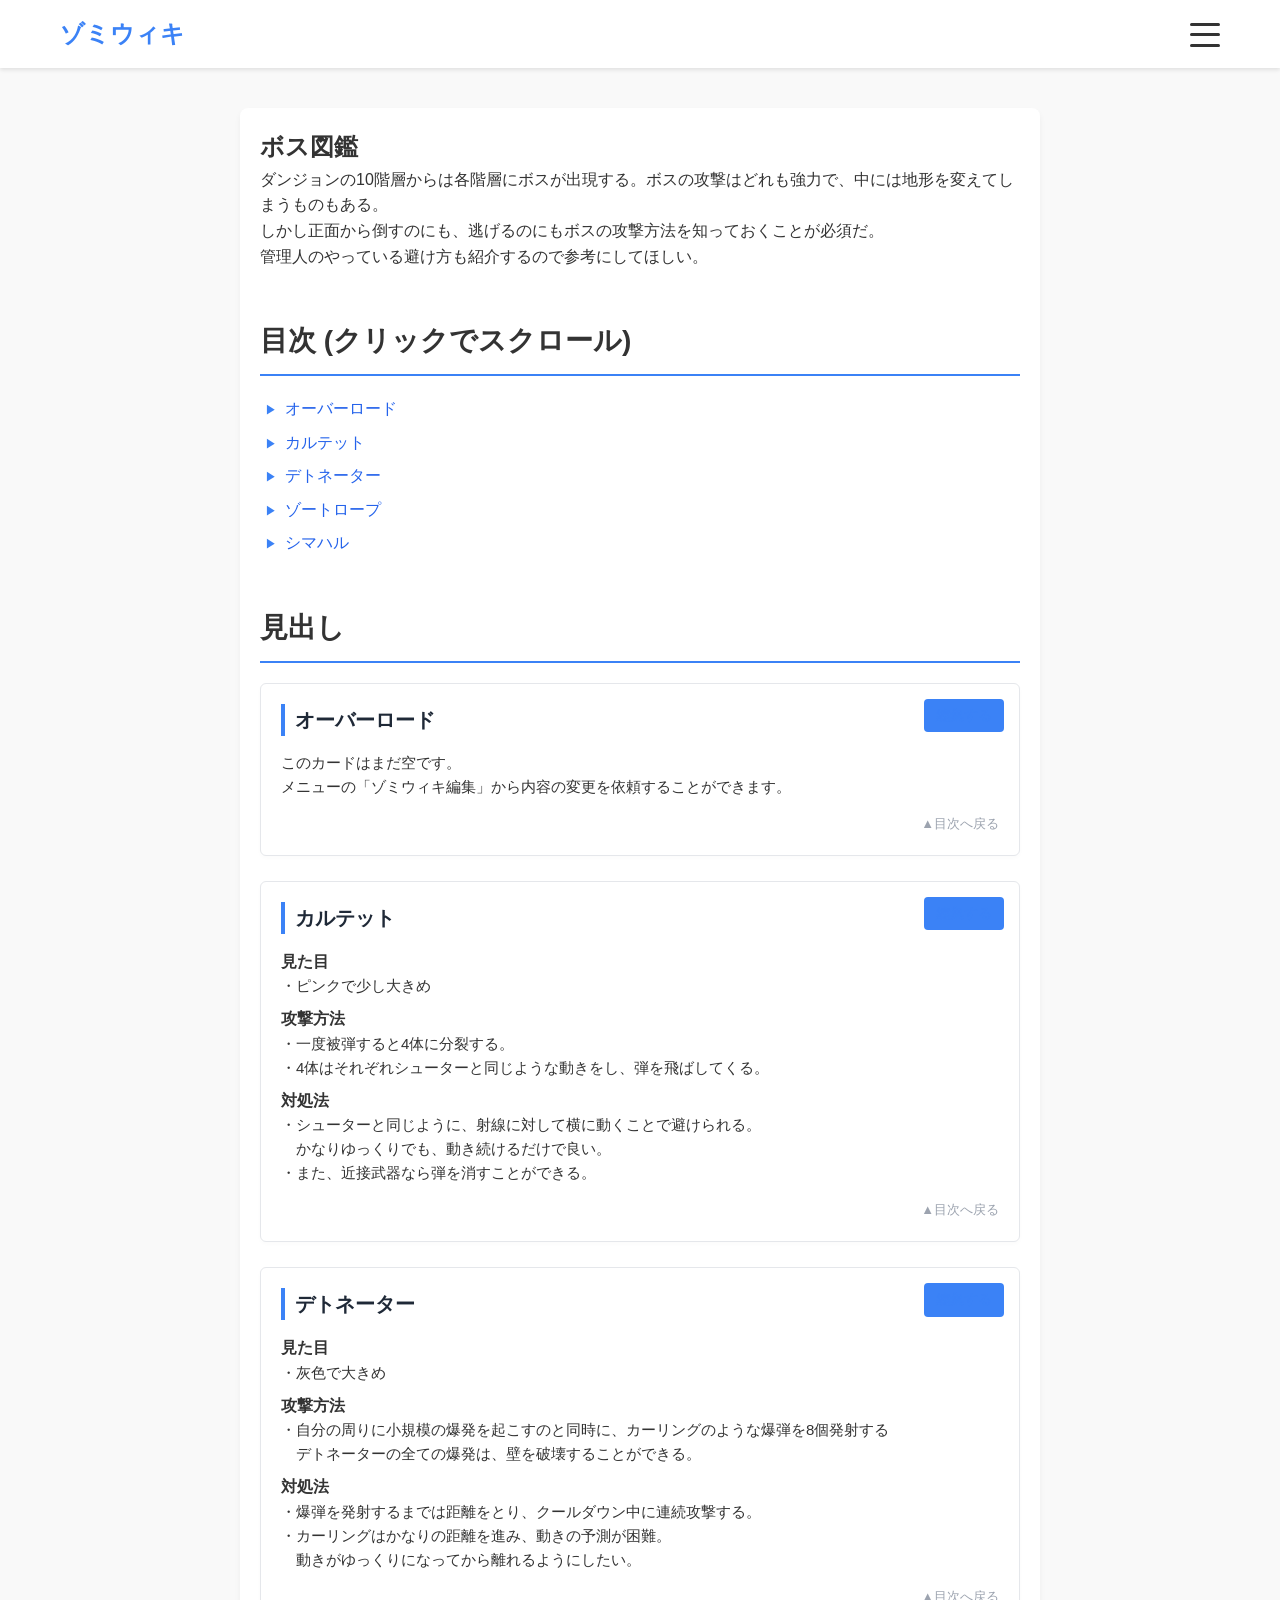
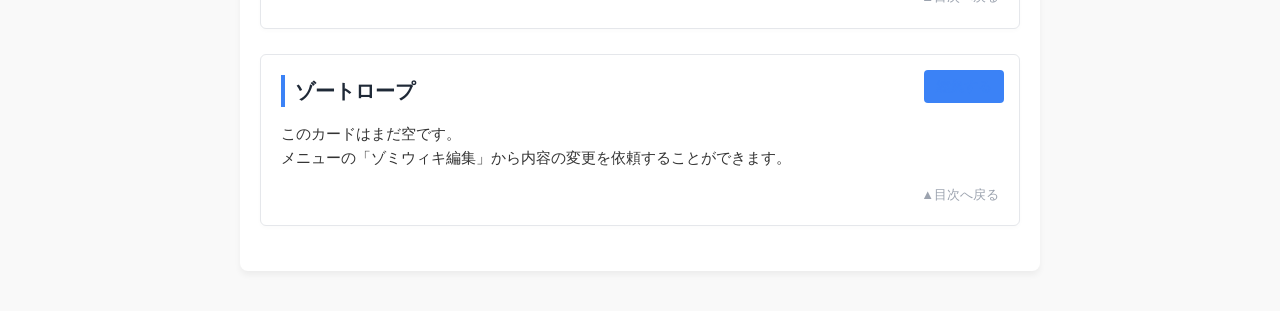
==== boss_dictionary.html @ 67b30636 "Add files via upload" ====
<!DOCTYPE html>
<html lang="ja">
<head>
    <meta charset="UTF-8">
    <meta name="viewport" content="width=device-width, initial-scale=1.0">
    <title>ボス図鑑-ゾミウィキ@ゾミカスダンジョン攻略wiki</title>
    <!-- cssファイル読み込み -->
    <link rel="stylesheet" href="style.css">
</head>
<body>

    <!-- ヘッダー -->
    <header class="site-header">
        <div class="header-container">
            <a href="index.html" class="logo">ゾミウィキ</a>
            
            <!-- ハンバーガーボタン -->
            <button class="hamburger" id="js-hamburger">
                <span></span>
                <span></span>
                <span></span>
            </button>

            <!-- ナビゲーションメニュー -->
            <nav class="nav-menu" id="js-nav-menu">
                <ul>
                    <!-- メニューの各リンク先 -->
                    <li><a href="index.html">ホーム</a></li>
                    <li><a href="strategy.html">ダンジョン攻略</a></li>
                    <li><a href="weapon.html">ブキ一覧</a></li>
                    <li><a href="enemy_dictionary.html">ザコ敵図鑑</a></li>
                    <li><a href="boss_dictionary.html">ボス図鑑</a></li>
                    <li><a href="proposal.html">ウィキ編集</a></li>
                </ul>
            </nav>
        </div>
    </header>

    <!-- メインコンテンツ -->
    <main class="main-content">
        <!-- ページタイトル -->
        <section class="ene_dic-top" style="margin-bottom: 50px;">
            <h1>ボス図鑑</h1>
            <p>ダンジョンの10階層からは各階層にボスが出現する。ボスの攻撃はどれも強力で、中には地形を変えてしまうものもある。<br>
               しかし正面から倒すのにも、逃げるのにもボスの攻撃方法を知っておくことが必須だ。<br>
               管理人のやっている避け方も紹介するので参考にしてほしい。</p>
        </section>

        <!-- リンク一覧 -->
        <section class="section-anchor" style="margin-bottom: 50px;">
            <h2>目次 (クリックでスクロール)</h2>
            <ul>
                <li><a href="#overlord">オーバーロード</a></li>
                <li><a href="#quartet">カルテット</a></li>
                <li><a href="#detonator">デトネーター</a></li>
                <li><a href="#zoetroap">ゾートロープ</a></li>
                <li><a href="#zoetroap">シマハル</a></li>
            </ul>
        </section>

        <!-- 詳細説明 -->
        <section class="section-details">
            <h2>見出し</h2>
            
            <!-- ボスごとに分割 -->
            <article id="overlord" class="section-card">
                <a href="proposal.html?area=オーバーロード" class="card-btn-topright">編集する</a>
                <h3>オーバーロード</h3>
                <div class="section-info">
                    <p>このカードはまだ空です。<br>
                       メニューの「ゾミウィキ編集」から内容の変更を依頼することができます。</p>
                </div>
                <div class="back-to-top"><a href="#">▲目次へ戻る</a></div>
            </article>
            <article id="quartet" class="section-card">
                <a href="proposal.html?area=カルテット" class="card-btn-topright">編集する</a>
                <h3>カルテット</h3>
                <div class="section-info">
                    <h4>見た目</h4>
                    <p>・ピンクで少し大きめ</p>
                    <h4>攻撃方法</h4>
                    <p>・一度被弾すると4体に分裂する。<br>
                        ・4体はそれぞれシューターと同じような動きをし、弾を飛ばしてくる。</p>
                    <h4>対処法</h4>
                    <p>・シューターと同じように、射線に対して横に動くことで避けられる。<br>
                       　かなりゆっくりでも、動き続けるだけで良い。<br>
                        ・また、近接武器なら弾を消すことができる。</p>
                </div>
                <div class="back-to-top"><a href="#">▲目次へ戻る</a></div>
            </article>
            <article id="detonator" class="section-card">
                <a href="proposal.html?area=デトネーター" class="card-btn-topright">編集する</a>
                <h3>デトネーター</h3>
                <div class="section-info">
                    <h4>見た目</h4>
                    <p>・灰色で大きめ</p>
                    <h4>攻撃方法</h4>
                    <p>・自分の周りに小規模の爆発を起こすのと同時に、カーリングのような爆弾を8個発射する<br>
                       　デトネーターの全ての爆発は、壁を破壊することができる。</p>
                    <h4>対処法</h4>
                    <p>・爆弾を発射するまでは距離をとり、クールダウン中に連続攻撃する。<br>
                        ・カーリングはかなりの距離を進み、動きの予測が困難。<br>
                        　動きがゆっくりになってから離れるようにしたい。</p>
                </div>
                <div class="back-to-top"><a href="#">▲目次へ戻る</a></div>
            </article>
            <article id="zoetroap" class="section-card">
                <a href="proposal.html?area=ゾートロープ" class="card-btn-topright">編集する</a>
                <h3>ゾートロープ</h3>
                <div class="section-info">
                    <p>このカードはまだ空です。<br>
                       メニューの「ゾミウィキ編集」から内容の変更を依頼することができます。</p>
                </div>
                <div class="back-to-top"><a href="#">▲目次へ戻る</a></div>
            </article>
        </section>
    </main>

    <!-- jsファイル読み込み -->
    <script src="script.js"></script>
</body>
</html>
---- style.css ----
/* 全体のリセット及び基本設定 */
* {
    margin: 0;
    padding: 0;
    box-sizing: border-box;
}
html {
  scroll-behavior: smooth;
  scroll-padding-top: 70px;
}
body {
    font-family: 'Helvetica Neue', Arial, sans-serif;
    line-height: 1.6;
    color: #333;
    background-color: #f9f9f9;
}

/* ヘッダー全体のスタイル */
.site-header {
    background-color: #ffffff;
    box-shadow: 0 2px 4px rgba(0,0,0,0.1);
    position: sticky;
    top: 0;
    z-index: 100;
}
.header-container {
    max-width: 1200px;
    margin: 0 auto;
    padding: 15px 20px;
    display: flex;
    justify-content: space-between;
    align-items: center;
    position: relative;
}

/* サイトロゴのスタイル */
.logo {
    font-size: 24px;
    font-weight: bold;
    color: #3b82f6;
    text-decoration: none;
    transition: opacity 0.2s;
}
.logo:hover {
  opacity: 0.7;
}

/* 三本線ボタンのスタイル */
.hamburger {
    display: block;
    position: relative;
    width: 30px;
    height: 25px;
    background: none;
    border: none;
    cursor: pointer;
    z-index: 110;
}

/* 三本線の共通設定 */
.hamburger span {
    display: block;
    position: absolute;
    width: 100%;
    height: 3px;
    background-color: #333;
    border-radius: 2px;
    transition: all 0.3s ease-in-out;
}

/* 各線の位置調整 */
.hamburger span:nth-child(1) { top: 1px; }
.hamburger span:nth-child(2) { top: 11px; }
.hamburger span:nth-child(3) { top: 22px; }

/* ボタンを押した時の「×」アニメーション */
.hamburger.is-active span:nth-child(1) {
    transform: translateY(11px) rotate(45deg);
}
.hamburger.is-active span:nth-child(2) {
    opacity: 0;
}
.hamburger.is-active span:nth-child(3) {
    transform: translateY(-11px) rotate(-45deg);
}

/* ナビゲーションメニュー */
.nav-menu {
    position: absolute;
    top: 65px;
    right: 20px;
    width: 200px;
    background-color: #ffffff;
    border-radius: 6px;
    box-shadow: 0 4px 12px rgba(0,0,0,0.15); /* 浮き出て見える影 */
    border: 1px solid #eee;
    padding: 10px 0;
    z-index: 100;
    
    /* 初期状態は非表示（ふわっと出すための設定） */
    opacity: 0;
    visibility: hidden;
    transform: translateY(-10px); /* 少し上から落ちてくる効果 */
    transition: all 0.3s ease;
}

/* メニューを開いた時 (activeクラスがついた時) */
.nav-menu.is-active {
    opacity: 1;
    visibility: visible;
    transform: translateY(0);
}
.nav-menu ul {
    list-style: none;
}
.nav-menu li {
    width: 100%;
}
.nav-menu a {
    display: block;
    text-decoration: none;
    color: #444;
    font-size: 16px;
    font-weight: 500;
    padding: 12px 20px;
    transition: background-color 0.2s, color 0.2s;
}
.nav-menu a:hover {
    background-color: #f0f6ff;
    color: #3b82f6;
}

/* メインコンテンツのスタイル */
.main-content {
    max-width: 800px;
    margin: 40px auto;
    padding: 20px;
    background-color: #ffffff;
    border-radius: 8px;
    box-shadow: 0 4px 6px rgba(0,0,0,0.05);
}
h2 {
    font-size: 28px;
    margin-bottom: 20px;
    border-bottom: 2px solid #3b82f6;
    padding-bottom: 10px;
}
p {
    margin-bottom: 10px;
}
.main-content a {
    color: #3b82f6;
    font-weight: 500;
}

/*ボタンのスタイル*/
#section-hero {
    display: flex;
    flex-direction: column;
    gap: 20px;
}
.btn {
    display: block;
    width: 700px;
    padding: 20px 0;
    padding-left: 30px;
    background-color: transparent;
    color: #3b82f6;
    text-decoration: none;
    font-weight: bold;
    border: 4px solid #3b82f6;
    border-radius: 10px;
    box-shadow: 0 4px 6px rgba(59, 130, 246, 0.2);
    transition: all 0.2s ease;
    cursor: pointer;
    text-align: left;
}
@media (max-width: 768px) {
    .btn {
        display: flex;
        flex-direction: column;
        width: 350px;
        padding-left: 20px;
    }
}
.btn:hover {
    color: #ffffff;
    background-color: #66a0f6;
    transform: translateY(-2px);
    box-shadow: 0 6px 12px rgba(59, 130, 246, 0.3);
}

/*ボタンがクリックされた時の動き*/
.btn:active {
    transform: translateY(0);  /* 押したときに元の高さに戻る */
    box-shadow: 0 2px 4px rgba(59, 130, 246, 0.2); /* 影を薄くする */
}

/*ボタン内のテキストの詳細設定*/
.btn-text {
    display: inline-flex;
    align-items: baseline;
    gap: 10px;
    white-space: nowrap;
}
.main-text {
    font-size: 25px;
    font-weight: 700;
}
.sub-text {
    font-size: 18px;
    font-weight: bold;
    opacity: 0.8;
    margin-top: 2px;
}

/*トップページのお知らせのスタイル*/
.news-box {
    max-height: 250px;
    overflow-y: auto;
    border: 1px solid #3b82f6;
    padding: 15px;
    border-radius: 3px;
}
.news-list {
    margin: 0;
    padding: 0;
    display: grid;
    grid-template-columns: max-content 1fr;
    gap: 10px 15px;
}
.news-list dt {
    font-weight: bold;
    color: #3072e6;
    white-space: nowrap;
    grid-column: 1;
}
.news-list dd {
    margin: 0;
    color: #333;
    grid-column: 2;
}

/*ブキページ目次(リンク一覧)のスタイル*/
.weapon-anchor {
    background-color: #f0f6ff;
    border: 1px solid #dbeafe;
    border-radius: 6px;
    padding: 20px;
    margin-bottom: 30px;
}
.section-anchor ul {
    list-style-type: none;
    padding-left: 5px;
}
.section-anchor li {
    margin-bottom: 8px;
}
.section-anchor li::before {
    content: "▶";
    color: #3b82f6;
    font-size: 12px;
    margin-right: 8px;
}
.section-anchor a {
    color: #2563eb;
    text-decoration: none;
    font-weight: 500;
}
.section-anchor a:hover {
    text-decoration: underline;
    color: #1d4ed8;
}

/*ブキテーブルのスタイル*/
.table-wrapper {
    overflow-x: auto; /* スマホ時の横スクロール対策 */
    margin-bottom: 40px;
    border: 1px solid #e5e7eb;
    border-radius: 6px;
}
.weapon-table {
    width: 100%;
    border-collapse: collapse;
    font-size: 15px;
    text-align: center;
    min-width: 500px;
    table-layout: fixed;
}
.weapon-table th:nth-child(1),
.weapon-table td:nth-child(1) {
    width: 31%; /* 名称 */
}
.weapon-table th:nth-child(2),
.weapon-table td:nth-child(2) {
    width: 23%; /* 攻撃力 */
}
.weapon-table th:nth-child(3),
.weapon-table td:nth-child(3) {
    width: 23%; /* 連射力 */
}
.weapon-table th:nth-child(4),
.weapon-table td:nth-child(4) {
    width: 23%; /* 射程・範囲 */
}
.weapon-table th,
.weapon-table td {
    padding: 12px 15px;
    border-bottom: 1px solid #e5e7eb;
}
.weapon-table th {
    background-color: #f3f4f6;
    color: #4b5563;
    font-weight: 600;
}
.weapon-table tbody tr:hover {
    background-color: #f8fafc;
}
.weapon-table a {
    color: #2563eb;
    font-weight: bold;
}
.weapon-table a:hover {
    text-decoration: underline;
}
@media (max-width: 768px) {
    .weapon-table {
        min-width: auto;
        font-size: 14px;
    }
    .weapon-table th,
    .weapon-table td {
        padding: 8px 8px;
    }
    .weapon-table th:nth-child(1),
    .weapon-table td:nth-child(1) {
        width: 34%; /* 名称 */
    }
    .weapon-table th:nth-child(2),
    .weapon-table td:nth-child(2) {
        width: 22%; /* 攻撃力 */
    }
    .weapon-table th:nth-child(3),
    .weapon-table td:nth-child(3) {
        width: 22%; /* 連射力 */
    }
    .weapon-table th:nth-child(4),
    .weapon-table td:nth-child(4) {
        width: 22%; /* 射程・範囲 */
    }
}

/*詳細カードのスタイル*/
.section-card {
    background-color: #ffffff;
    border: 1px solid #e5e7eb;
    border-radius: 6px;
    padding: 20px;
    margin-bottom: 25px;
    box-shadow: 0 2px 4px rgba(0,0,0,0.02);
    position: relative;
}
.section-card h3 {
    font-size: 20px;
    color: #1f2937;
    border-left: 4px solid #3b82f6;
    padding-left: 10px;
    margin-bottom: 15px;
}
.section-info p {
    margin-bottom: 8px;
    font-size: 15px;
}
.back-to-top {
    text-align: right;
    margin-top: 15px;
    font-size: 13px;
}
.back-to-top a {
    color: #9ca3af;
    text-decoration: none;
}
.back-to-top a:hover {
    color: #3b82f6;
}

/* 右上の遷移ボタンのスタイル */
.card-btn-topright {
    position: absolute;
    top: 15px;          /* 上からの位置調整 */
    right: 15px;        /* 右からの位置調整 */
    display: inline-block;
    padding: 6px 12px;
    background-color: #3b82f6; /* ボタンの背景色（青系） */
    color: #ffffff;            /* 文字色（白） */
    text-decoration: none;
    border-radius: 4px;        /* 角丸 */
    font-size: 0.85rem;
    font-weight: bold;
    transition: background-color 0.2s ease;
}

/* ホバー（マウスを乗せたとき）の効果 */
.card-btn-topright:hover {
    background-color: #66a0f6; /* 濃い青色に変化 */
}

/*編集ページの説明文のスタイル*/
.edit-description {
    color: #666;
    line-height: 1.7;
}

/*編集フォームのパーツのスタイル*/
label {
    display: block;
    margin-top: 22px;
    margin-bottom: 7px;
    font-weight: bold;
}
input,
textarea {
    width: 100%;
    padding: 11px;
    border: 1px solid #ccc;
    border-radius: 6px;
    font-size: 15px;
    font-family: inherit;
}
textarea {
    min-height: 180px;
    resize: none;
}
.required {
    color: #dc2626;
}
.hidden-iframe {
    display: none;
    width: 0;
    height: 0;
    border: none;
    opacity: 0;
}

/*フォーム送信ボタンのスタイル*/
.edit-button {
    margin-top: 10px;
    margin-left: 5px;
    display: flex;
    padding: 10px 20px;
    color: #ffffff;
    background-color: #3b82f6;
    font-size: 15px;
    border: none;
    border-radius: 5px;
    text-decoration: none;
    font-weight: bold;
    box-shadow: 0 4px 6px rgba(59, 130, 246, 0.2);
    transition: all 0.2s ease;
    cursor: pointer;
}
.edit-button:hover {
    background-color: #66a0f6
}
.edit-button:active {
    background-color: #3b82f6;
}

/*送信完了テキストのスタイル*/
.message {
    display: none;
    margin-top: 20px;
    padding: 15px;
    border-radius: 6px;
}
#success-message {
    display: none;
    margin-top: 20px;
    padding: 15px;
    background: #d1fae5;
    color: #065f46;
    border-radius: 6px;
    font-weight: bold;
    text-align: center;
}
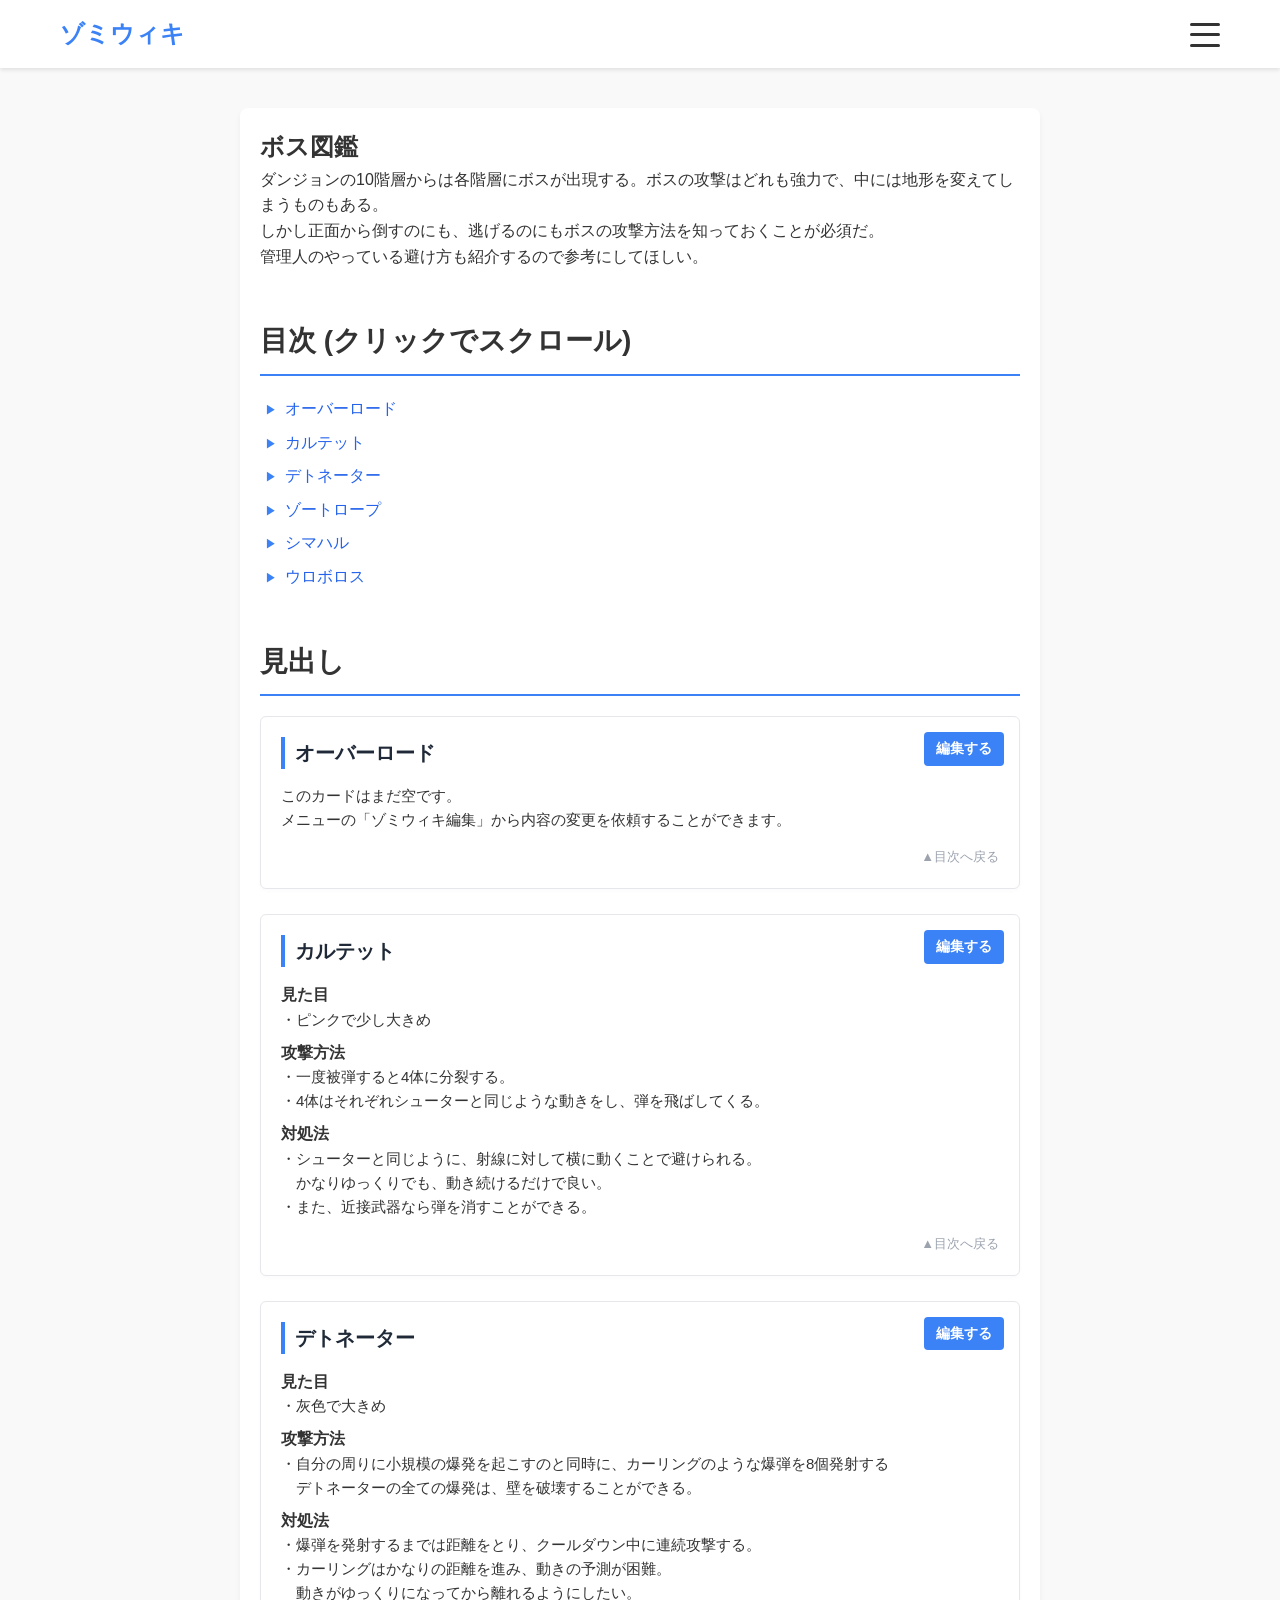
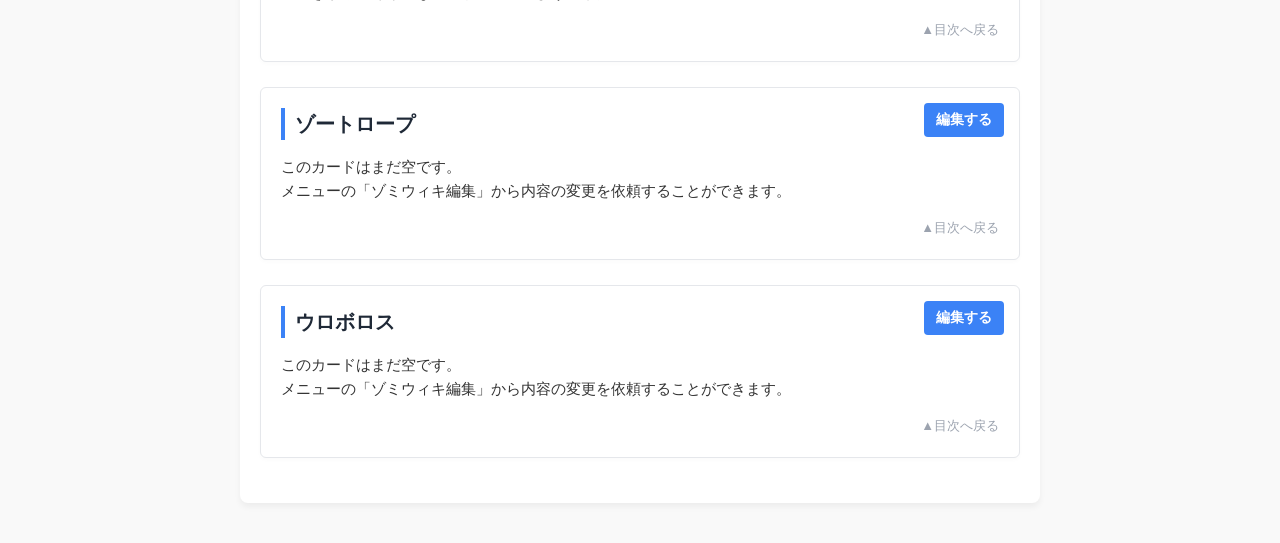
==== commit 8dcececc: "Add files via upload" ====
--- a/boss_dictionary.html
+++ b/boss_dictionary.html
@@ -55,6 +55,7 @@
                 <li><a href="#detonator">デトネーター</a></li>
                 <li><a href="#zoetroap">ゾートロープ</a></li>
                 <li><a href="#zoetroap">シマハル</a></li>
+                <li><a href="#ouroboros">ウロボロス</a></li>
             </ul>
         </section>
 
@@ -113,6 +114,15 @@
                 </div>
                 <div class="back-to-top"><a href="#">▲目次へ戻る</a></div>
             </article>
+            <article id="ouroboros" class="section-card">
+                <a href="proposal.html?area=ウロボロス" class="card-btn-topright">編集する</a>
+                <h3>ウロボロス</h3>
+                <div class="section-info">
+                    <p>このカードはまだ空です。<br>
+                       メニューの「ゾミウィキ編集」から内容の変更を依頼することができます。</p>
+                </div>
+                <div class="back-to-top"><a href="#">▲目次へ戻る</a></div>
+            </article>
         </section>
     </main>
 
--- a/style.css
+++ b/style.css
@@ -148,7 +148,7 @@
 p {
     margin-bottom: 10px;
 }
-.main-content a {
+.zomikasu-link a {
     color: #3b82f6;
     font-weight: 500;
 }
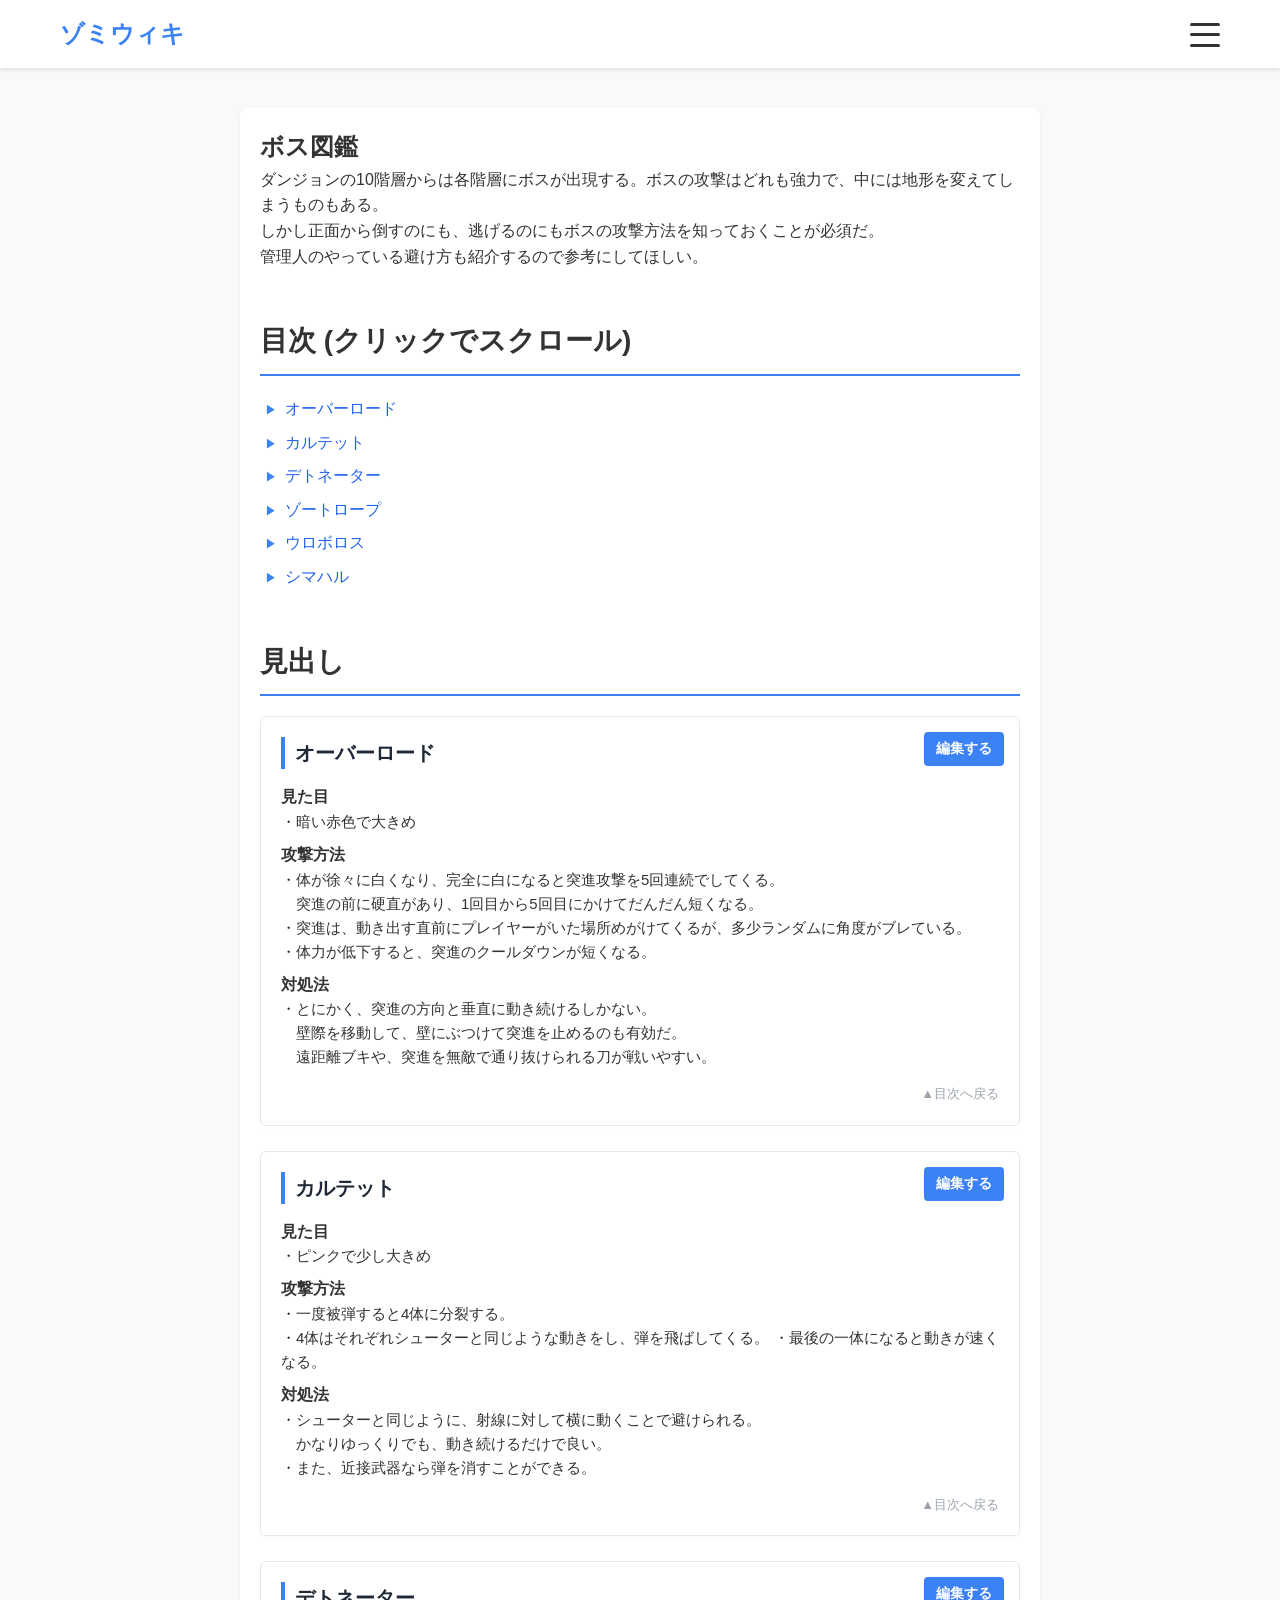
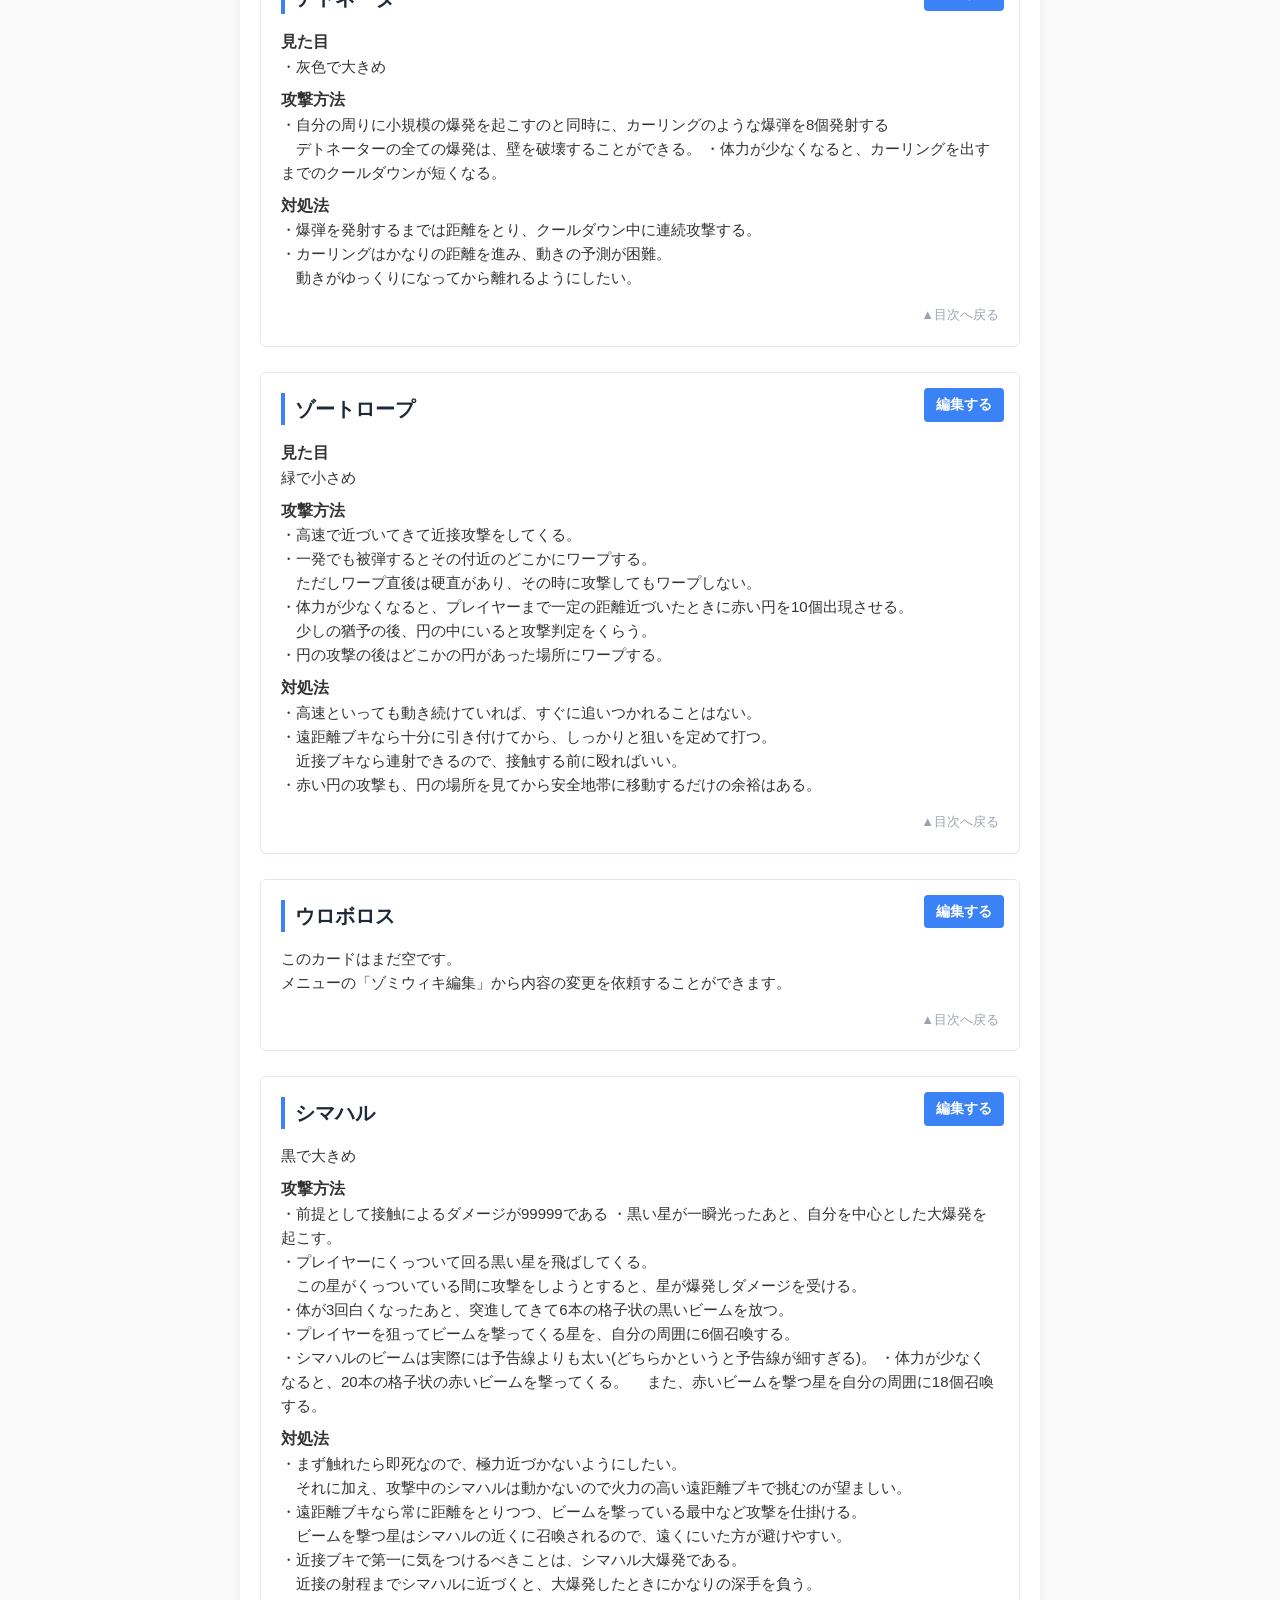
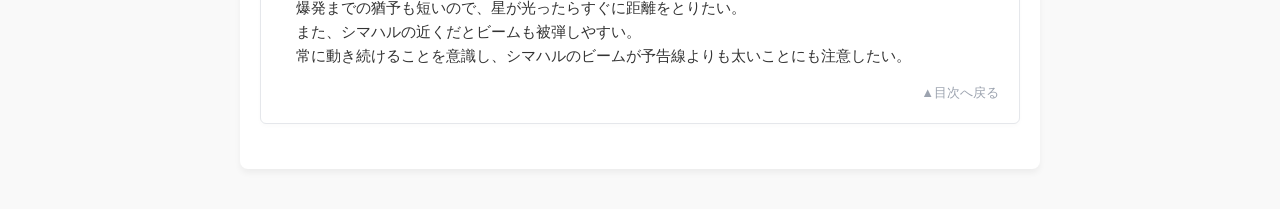
==== commit 3238fb4c: "Add files via upload" ====
--- a/boss_dictionary.html
+++ b/boss_dictionary.html
@@ -54,8 +54,8 @@
                 <li><a href="#quartet">カルテット</a></li>
                 <li><a href="#detonator">デトネーター</a></li>
                 <li><a href="#zoetroap">ゾートロープ</a></li>
-                <li><a href="#zoetroap">シマハル</a></li>
                 <li><a href="#ouroboros">ウロボロス</a></li>
+                <li><a href="#shimahar">シマハル</a></li>
             </ul>
         </section>
 
@@ -68,8 +68,17 @@
                 <a href="proposal.html?area=オーバーロード" class="card-btn-topright">編集する</a>
                 <h3>オーバーロード</h3>
                 <div class="section-info">
-                    <p>このカードはまだ空です。<br>
-                       メニューの「ゾミウィキ編集」から内容の変更を依頼することができます。</p>
+                    <h4>見た目</h4>
+                    <p>・暗い赤色で大きめ</p>
+                    <h4>攻撃方法</h4>
+                    <p>・体が徐々に白くなり、完全に白になると突進攻撃を5回連続でしてくる。<br>
+                       　突進の前に硬直があり、1回目から5回目にかけてだんだん短くなる。<br>
+                       ・突進は、動き出す直前にプレイヤーがいた場所めがけてくるが、多少ランダムに角度がブレている。<br>
+                       ・体力が低下すると、突進のクールダウンが短くなる。</p>
+                    <h4>対処法</h4>
+                    <p>・とにかく、突進の方向と垂直に動き続けるしかない。<br>
+                       　壁際を移動して、壁にぶつけて突進を止めるのも有効だ。<br>
+                       　遠距離ブキや、突進を無敵で通り抜けられる刀が戦いやすい。</p>
                 </div>
                 <div class="back-to-top"><a href="#">▲目次へ戻る</a></div>
             </article>
@@ -81,7 +90,8 @@
                     <p>・ピンクで少し大きめ</p>
                     <h4>攻撃方法</h4>
                     <p>・一度被弾すると4体に分裂する。<br>
-                        ・4体はそれぞれシューターと同じような動きをし、弾を飛ばしてくる。</p>
+                        ・4体はそれぞれシューターと同じような動きをし、弾を飛ばしてくる。
+                       ・最後の一体になると動きが速くなる。</p>
                     <h4>対処法</h4>
                     <p>・シューターと同じように、射線に対して横に動くことで避けられる。<br>
                        　かなりゆっくりでも、動き続けるだけで良い。<br>
@@ -97,7 +107,8 @@
                     <p>・灰色で大きめ</p>
                     <h4>攻撃方法</h4>
                     <p>・自分の周りに小規模の爆発を起こすのと同時に、カーリングのような爆弾を8個発射する<br>
-                       　デトネーターの全ての爆発は、壁を破壊することができる。</p>
+                       　デトネーターの全ての爆発は、壁を破壊することができる。
+                       ・体力が少なくなると、カーリングを出すまでのクールダウンが短くなる。</p>
                     <h4>対処法</h4>
                     <p>・爆弾を発射するまでは距離をとり、クールダウン中に連続攻撃する。<br>
                         ・カーリングはかなりの距離を進み、動きの予測が困難。<br>
@@ -109,8 +120,20 @@
                 <a href="proposal.html?area=ゾートロープ" class="card-btn-topright">編集する</a>
                 <h3>ゾートロープ</h3>
                 <div class="section-info">
-                    <p>このカードはまだ空です。<br>
-                       メニューの「ゾミウィキ編集」から内容の変更を依頼することができます。</p>
+                    <h4>見た目</h4>
+                    <p>緑で小さめ</p>
+                    <h4>攻撃方法</h4>
+                    <p>・高速で近づいてきて近接攻撃をしてくる。<br>
+                       ・一発でも被弾するとその付近のどこかにワープする。<br>
+                       　ただしワープ直後は硬直があり、その時に攻撃してもワープしない。<br>
+                       ・体力が少なくなると、プレイヤーまで一定の距離近づいたときに赤い円を10個出現させる。<br>
+                       　少しの猶予の後、円の中にいると攻撃判定をくらう。<br>
+                       ・円の攻撃の後はどこかの円があった場所にワープする。</p>
+                    <h4>対処法</h4>
+                    <p>・高速といっても動き続けていれば、すぐに追いつかれることはない。<br>
+                       ・遠距離ブキなら十分に引き付けてから、しっかりと狙いを定めて打つ。<br>
+                       　近接ブキなら連射できるので、接触する前に殴ればいい。<br>
+                       ・赤い円の攻撃も、円の場所を見てから安全地帯に移動するだけの余裕はある。</p>
                 </div>
                 <div class="back-to-top"><a href="#">▲目次へ戻る</a></div>
             </article>
@@ -123,6 +146,35 @@
                 </div>
                 <div class="back-to-top"><a href="#">▲目次へ戻る</a></div>
             </article>
+            <article id="shimahar" class="section-card">
+                <a href="proposal.html?area=シマハル" class="card-btn-topright">編集する</a>
+                <h3>シマハル</h3>
+                <div class="section-info">
+                    <h4></h4>
+                    <p>黒で大きめ</p>
+                    <h4>攻撃方法</h4>
+                    <p>・前提として接触によるダメージが99999である
+                       ・黒い星が一瞬光ったあと、自分を中心とした大爆発を起こす。<br>
+                       ・プレイヤーにくっついて回る黒い星を飛ばしてくる。<br>
+                       　この星がくっついている間に攻撃をしようとすると、星が爆発しダメージを受ける。<br>
+                       ・体が3回白くなったあと、突進してきて6本の格子状の黒いビームを放つ。<br>
+                       ・プレイヤーを狙ってビームを撃ってくる星を、自分の周囲に6個召喚する。<br>
+                       ・シマハルのビームは実際には予告線よりも太い(どちらかというと予告線が細すぎる)。
+                       ・体力が少なくなると、20本の格子状の赤いビームを撃ってくる。
+                       　また、赤いビームを撃つ星を自分の周囲に18個召喚する。</p>
+                    <h4>対処法</h4>
+                    <p>・まず触れたら即死なので、極力近づかないようにしたい。<br>
+                       　それに加え、攻撃中のシマハルは動かないので火力の高い遠距離ブキで挑むのが望ましい。<br>
+                       ・遠距離ブキなら常に距離をとりつつ、ビームを撃っている最中など攻撃を仕掛ける。<br>
+                       　ビームを撃つ星はシマハルの近くに召喚されるので、遠くにいた方が避けやすい。<br>
+                       ・近接ブキで第一に気をつけるべきことは、シマハル大爆発である。<br>
+                       　近接の射程までシマハルに近づくと、大爆発したときにかなりの深手を負う。<br>
+                       　爆発までの猶予も短いので、星が光ったらすぐに距離をとりたい。<br>
+                       　また、シマハルの近くだとビームも被弾しやすい。<br>
+                       　常に動き続けることを意識し、シマハルのビームが予告線よりも太いことにも注意したい。</p>
+                </div>
+                <div class="back-to-top"><a href="#">▲目次へ戻る</a></div>
+            </article>
         </section>
     </main>
 
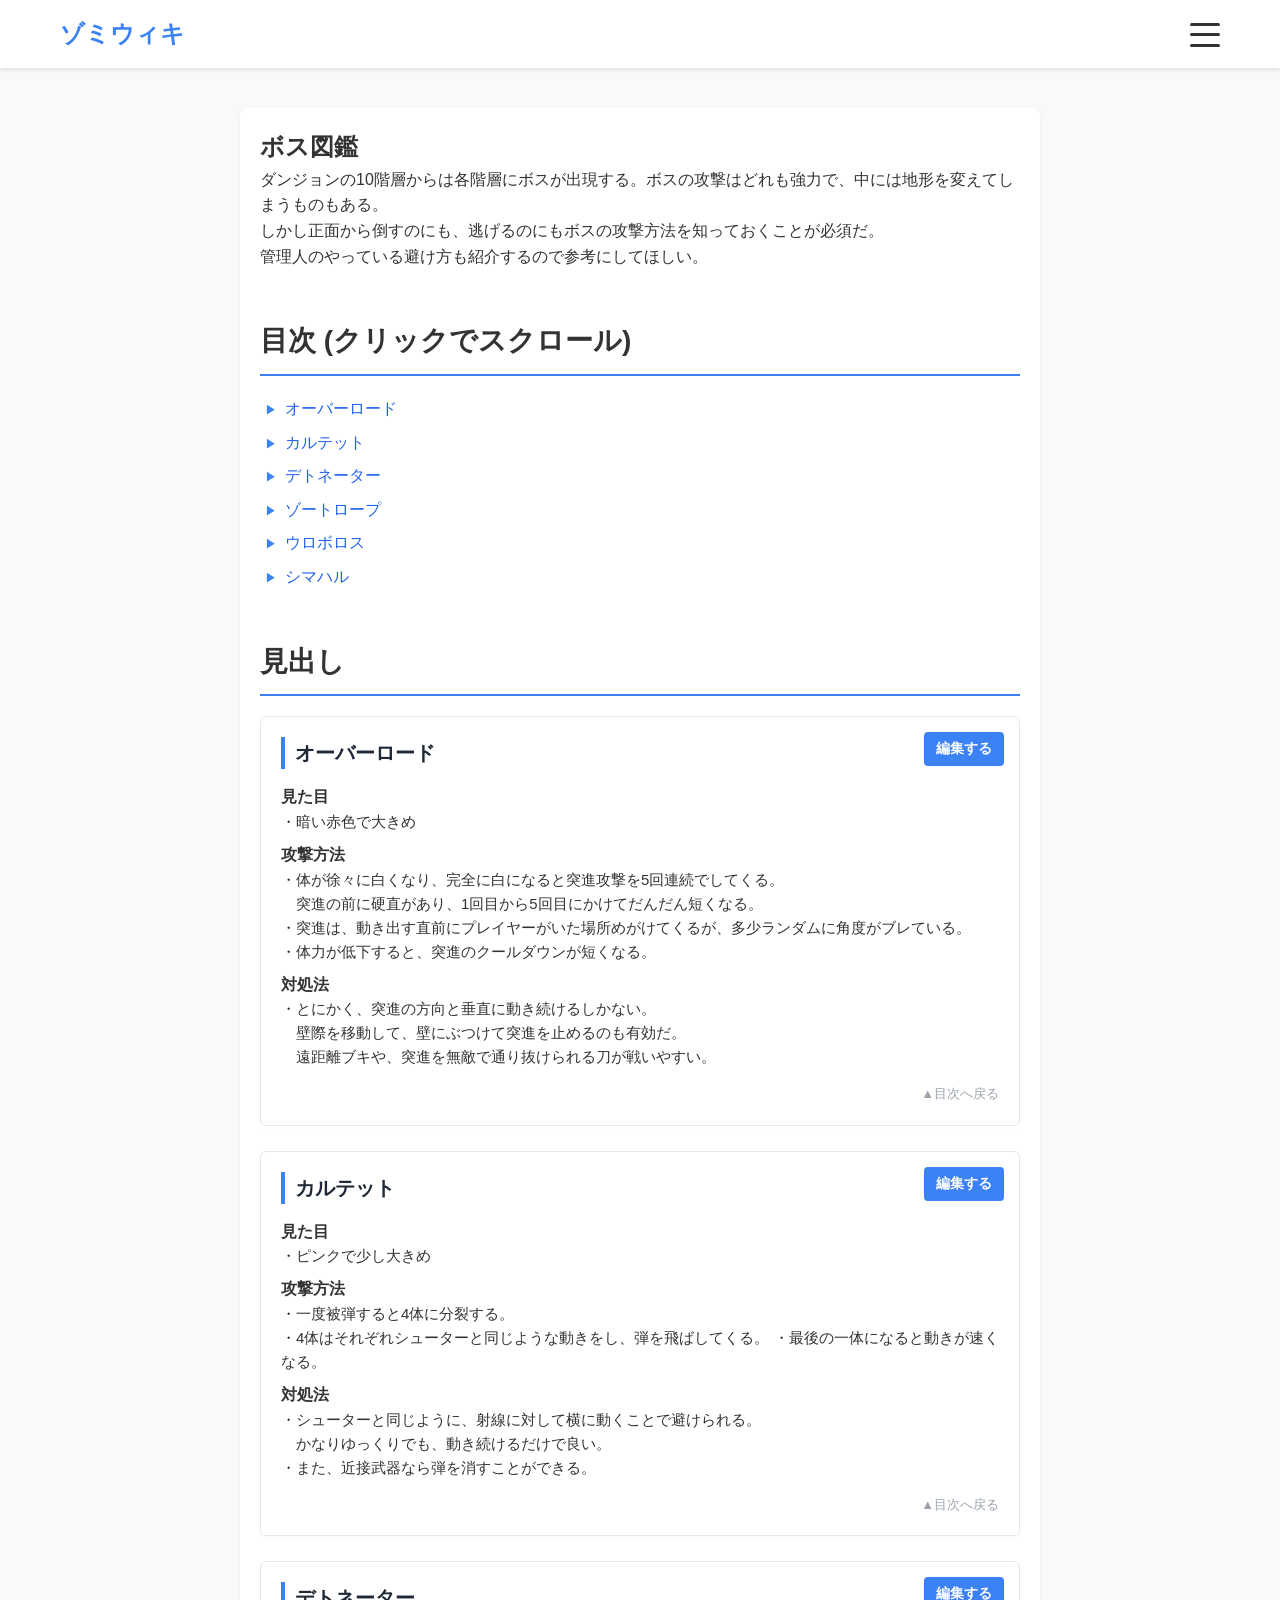
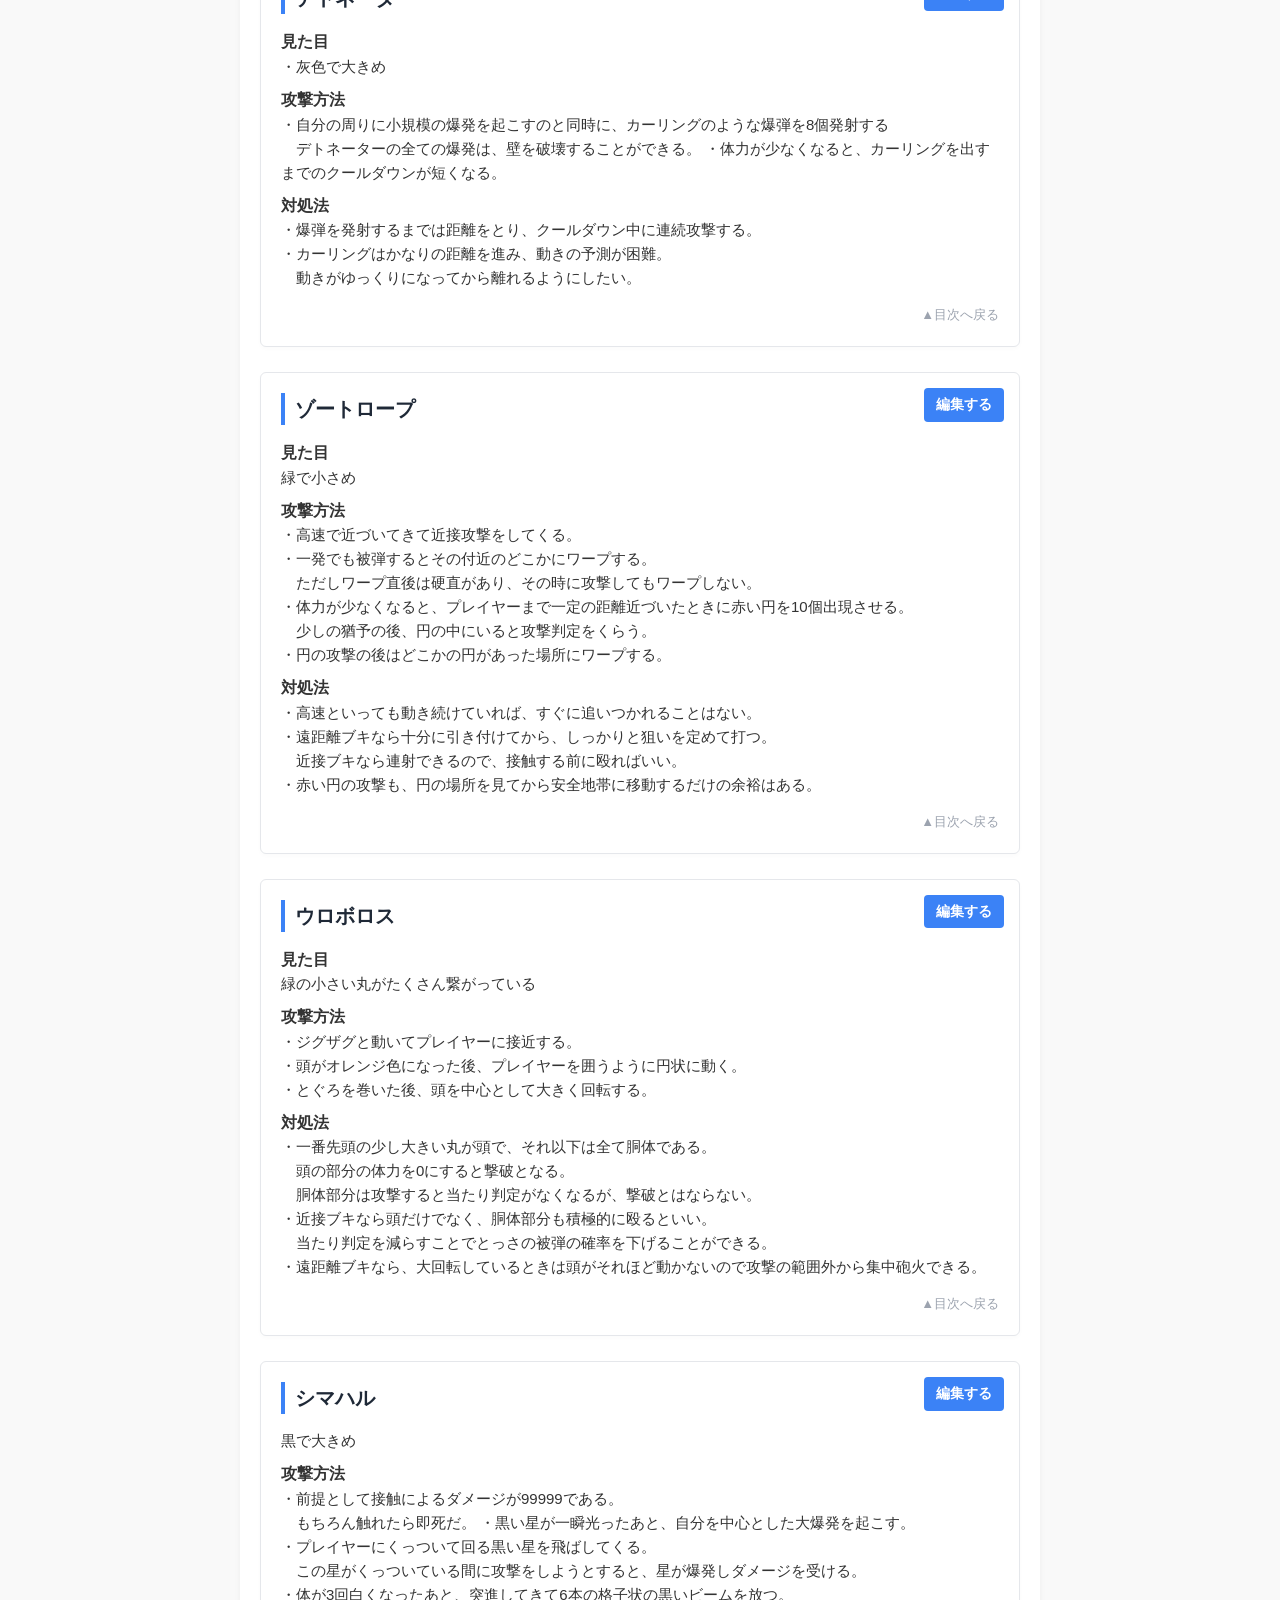
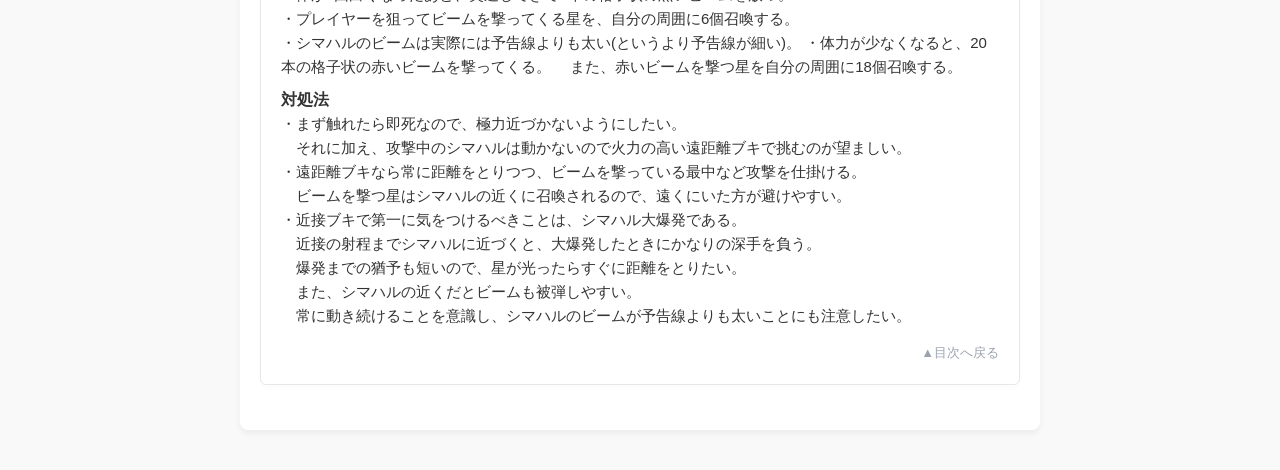
==== commit 34201597: "Add files via upload" ====
--- a/boss_dictionary.html
+++ b/boss_dictionary.html
@@ -39,7 +39,7 @@
     <!-- メインコンテンツ -->
     <main class="main-content">
         <!-- ページタイトル -->
-        <section class="ene_dic-top" style="margin-bottom: 50px;">
+        <section class="boss_dic-top" style="margin-bottom: 50px;">
             <h1>ボス図鑑</h1>
             <p>ダンジョンの10階層からは各階層にボスが出現する。ボスの攻撃はどれも強力で、中には地形を変えてしまうものもある。<br>
                しかし正面から倒すのにも、逃げるのにもボスの攻撃方法を知っておくことが必須だ。<br>
@@ -141,8 +141,19 @@
                 <a href="proposal.html?area=ウロボロス" class="card-btn-topright">編集する</a>
                 <h3>ウロボロス</h3>
                 <div class="section-info">
-                    <p>このカードはまだ空です。<br>
-                       メニューの「ゾミウィキ編集」から内容の変更を依頼することができます。</p>
+                    <h4>見た目</h4>
+                    <p>緑の小さい丸がたくさん繋がっている</p>
+                    <h4>攻撃方法</h4>
+                    <p>・ジグザグと動いてプレイヤーに接近する。<br>
+                       ・頭がオレンジ色になった後、プレイヤーを囲うように円状に動く。<br>
+                       ・とぐろを巻いた後、頭を中心として大きく回転する。</p>
+                    <h4>対処法</h4>
+                    <p>・一番先頭の少し大きい丸が頭で、それ以下は全て胴体である。<br>
+                       　頭の部分の体力を0にすると撃破となる。<br>
+                       　胴体部分は攻撃すると当たり判定がなくなるが、撃破とはならない。<br>
+                       ・近接ブキなら頭だけでなく、胴体部分も積極的に殴るといい。<br>
+                       　当たり判定を減らすことでとっさの被弾の確率を下げることができる。<br>
+                       ・遠距離ブキなら、大回転しているときは頭がそれほど動かないので攻撃の範囲外から集中砲火できる。</p>
                 </div>
                 <div class="back-to-top"><a href="#">▲目次へ戻る</a></div>
             </article>
@@ -153,13 +164,14 @@
                     <h4></h4>
                     <p>黒で大きめ</p>
                     <h4>攻撃方法</h4>
-                    <p>・前提として接触によるダメージが99999である
+                    <p>・前提として接触によるダメージが99999である。<br>
+                       　もちろん触れたら即死だ。
                        ・黒い星が一瞬光ったあと、自分を中心とした大爆発を起こす。<br>
                        ・プレイヤーにくっついて回る黒い星を飛ばしてくる。<br>
                        　この星がくっついている間に攻撃をしようとすると、星が爆発しダメージを受ける。<br>
                        ・体が3回白くなったあと、突進してきて6本の格子状の黒いビームを放つ。<br>
                        ・プレイヤーを狙ってビームを撃ってくる星を、自分の周囲に6個召喚する。<br>
-                       ・シマハルのビームは実際には予告線よりも太い(どちらかというと予告線が細すぎる)。
+                       ・シマハルのビームは実際には予告線よりも太い(というより予告線が細い)。
                        ・体力が少なくなると、20本の格子状の赤いビームを撃ってくる。
                        　また、赤いビームを撃つ星を自分の周囲に18個召喚する。</p>
                     <h4>対処法</h4>
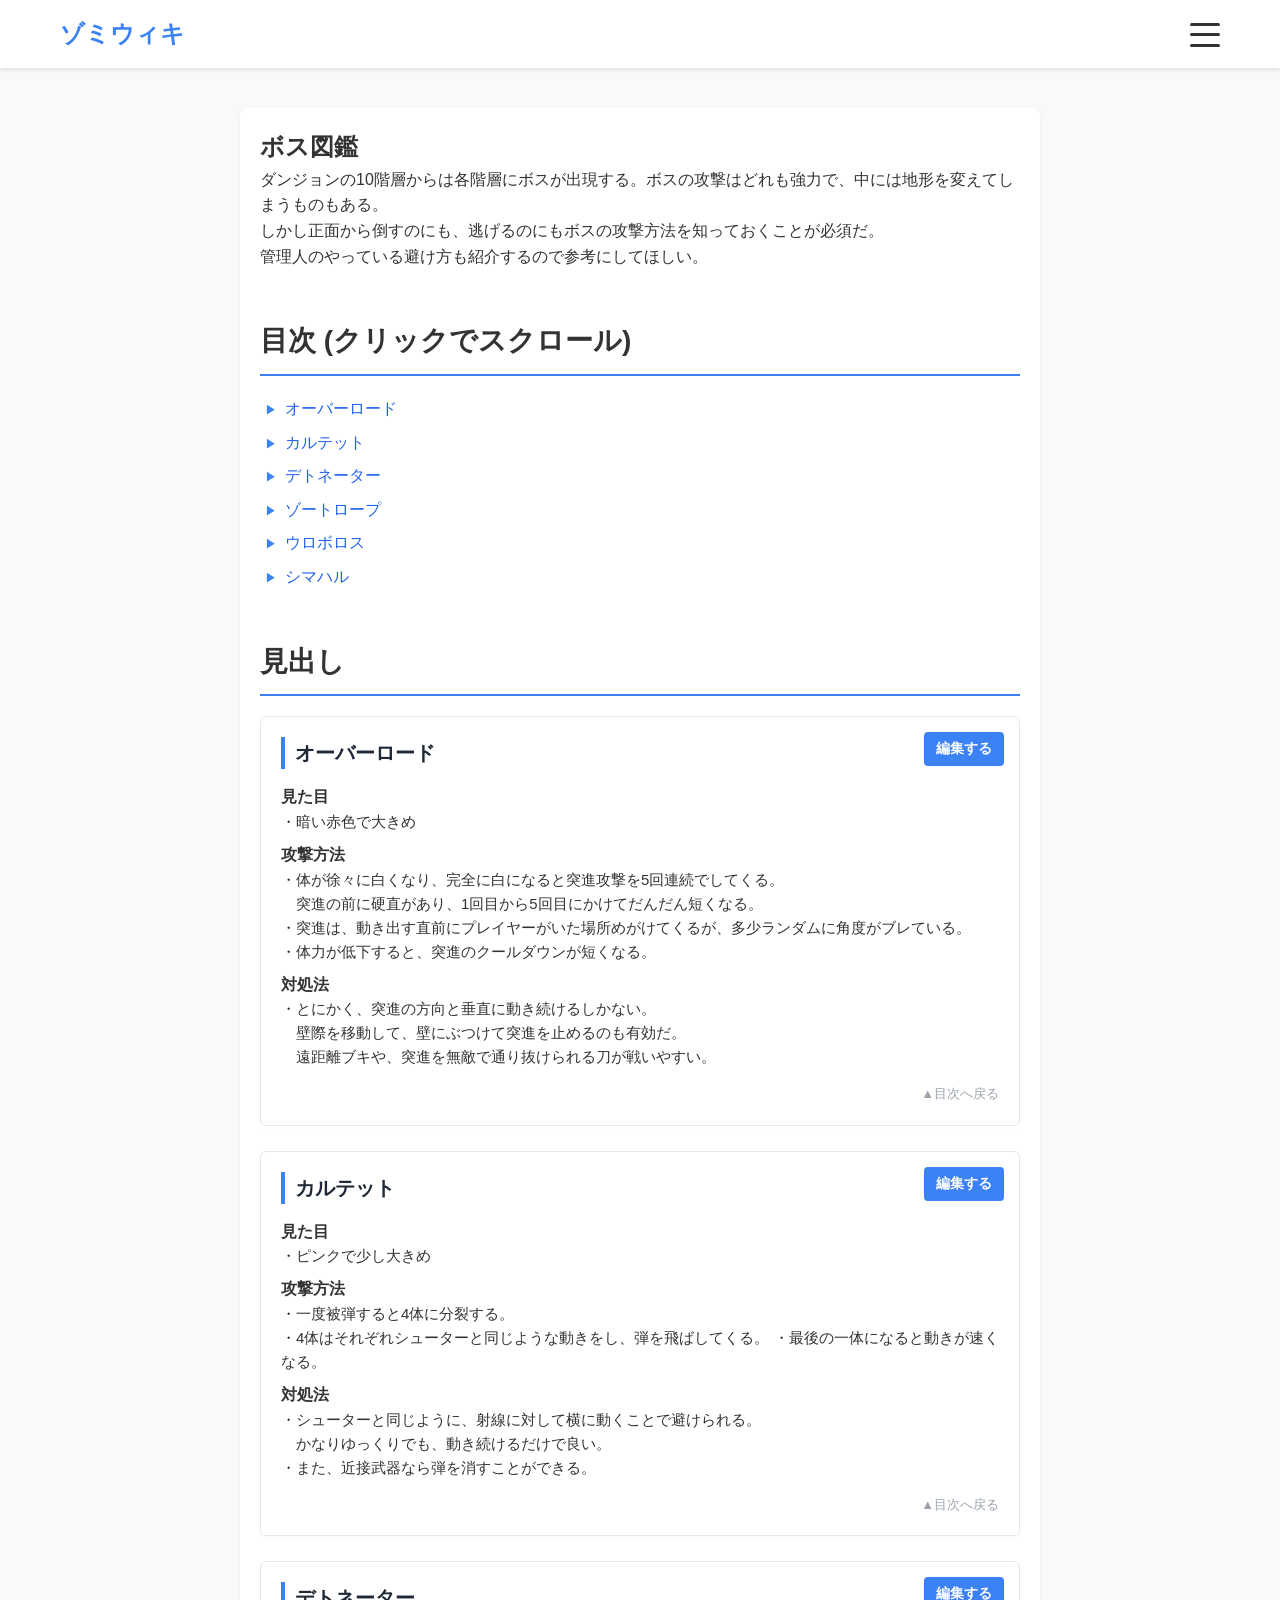
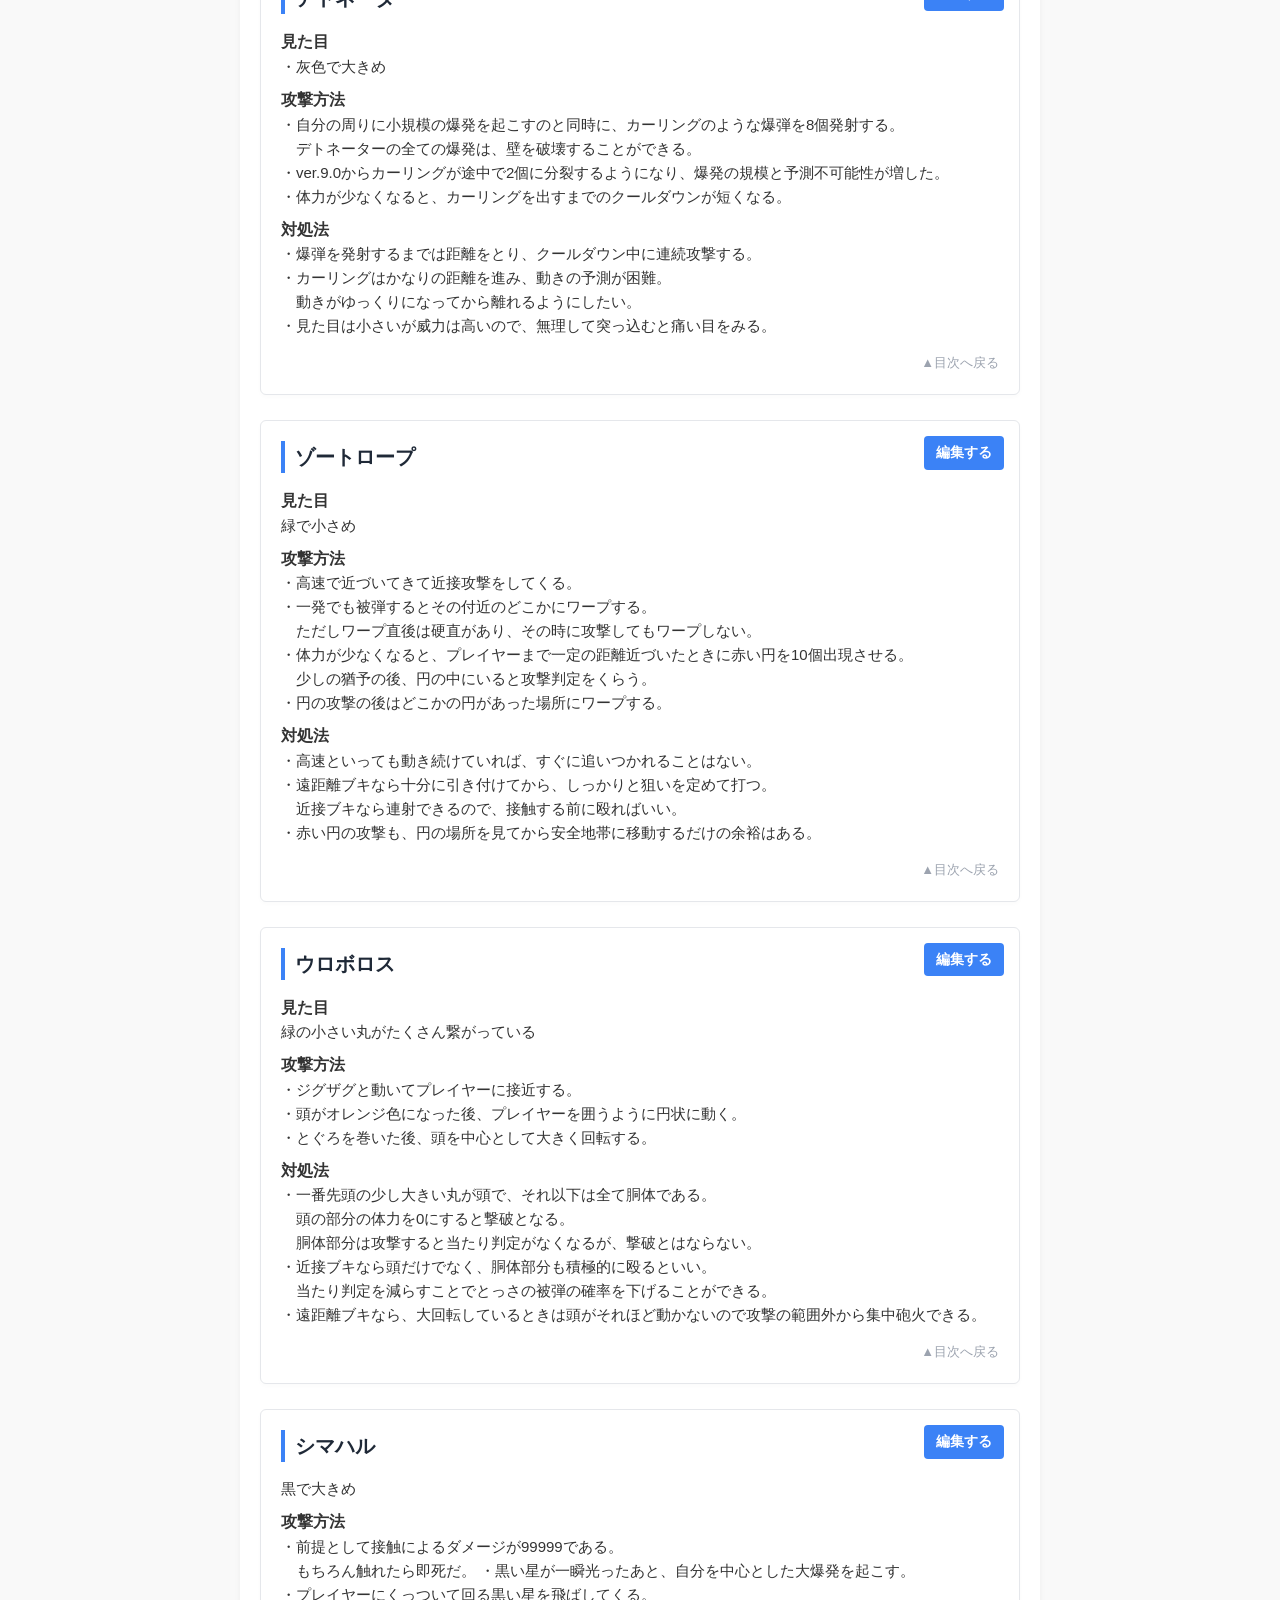
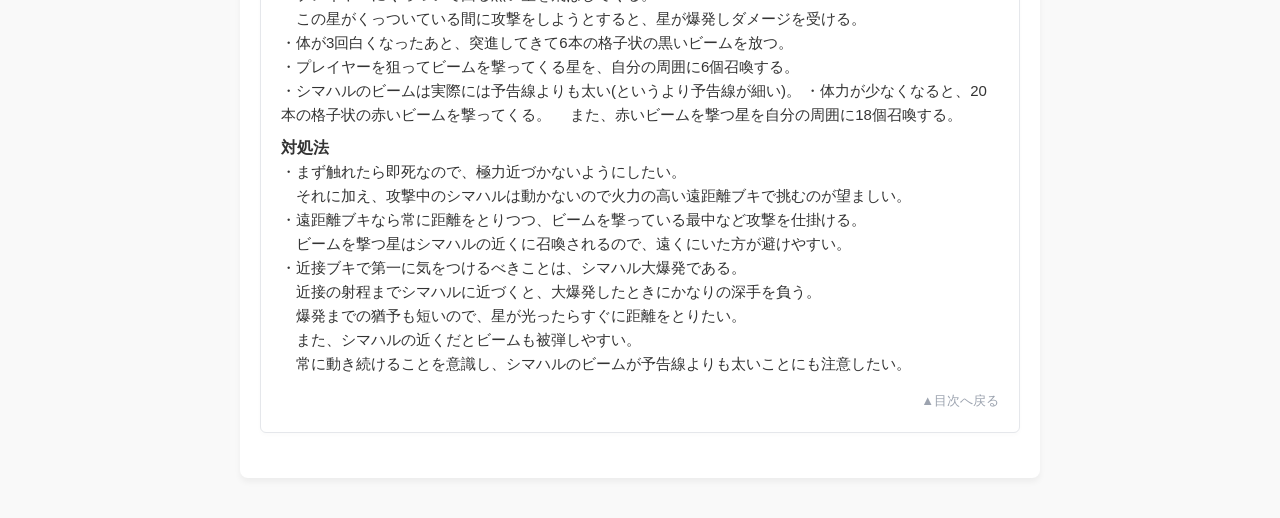
==== commit 302ccb2d: "Add files via upload" ====
--- a/boss_dictionary.html
+++ b/boss_dictionary.html
@@ -106,13 +106,15 @@
                     <h4>見た目</h4>
                     <p>・灰色で大きめ</p>
                     <h4>攻撃方法</h4>
-                    <p>・自分の周りに小規模の爆発を起こすのと同時に、カーリングのような爆弾を8個発射する<br>
-                       　デトネーターの全ての爆発は、壁を破壊することができる。
+                    <p>・自分の周りに小規模の爆発を起こすのと同時に、カーリングのような爆弾を8個発射する。<br>
+                       　デトネーターの全ての爆発は、壁を破壊することができる。<br>
+                       ・ver.9.0からカーリングが途中で2個に分裂するようになり、爆発の規模と予測不可能性が増した。<br>
                        ・体力が少なくなると、カーリングを出すまでのクールダウンが短くなる。</p>
                     <h4>対処法</h4>
                     <p>・爆弾を発射するまでは距離をとり、クールダウン中に連続攻撃する。<br>
                         ・カーリングはかなりの距離を進み、動きの予測が困難。<br>
-                        　動きがゆっくりになってから離れるようにしたい。</p>
+                        　動きがゆっくりになってから離れるようにしたい。<br>
+                       ・見た目は小さいが威力は高いので、無理して突っ込むと痛い目をみる。</p>
                 </div>
                 <div class="back-to-top"><a href="#">▲目次へ戻る</a></div>
             </article>
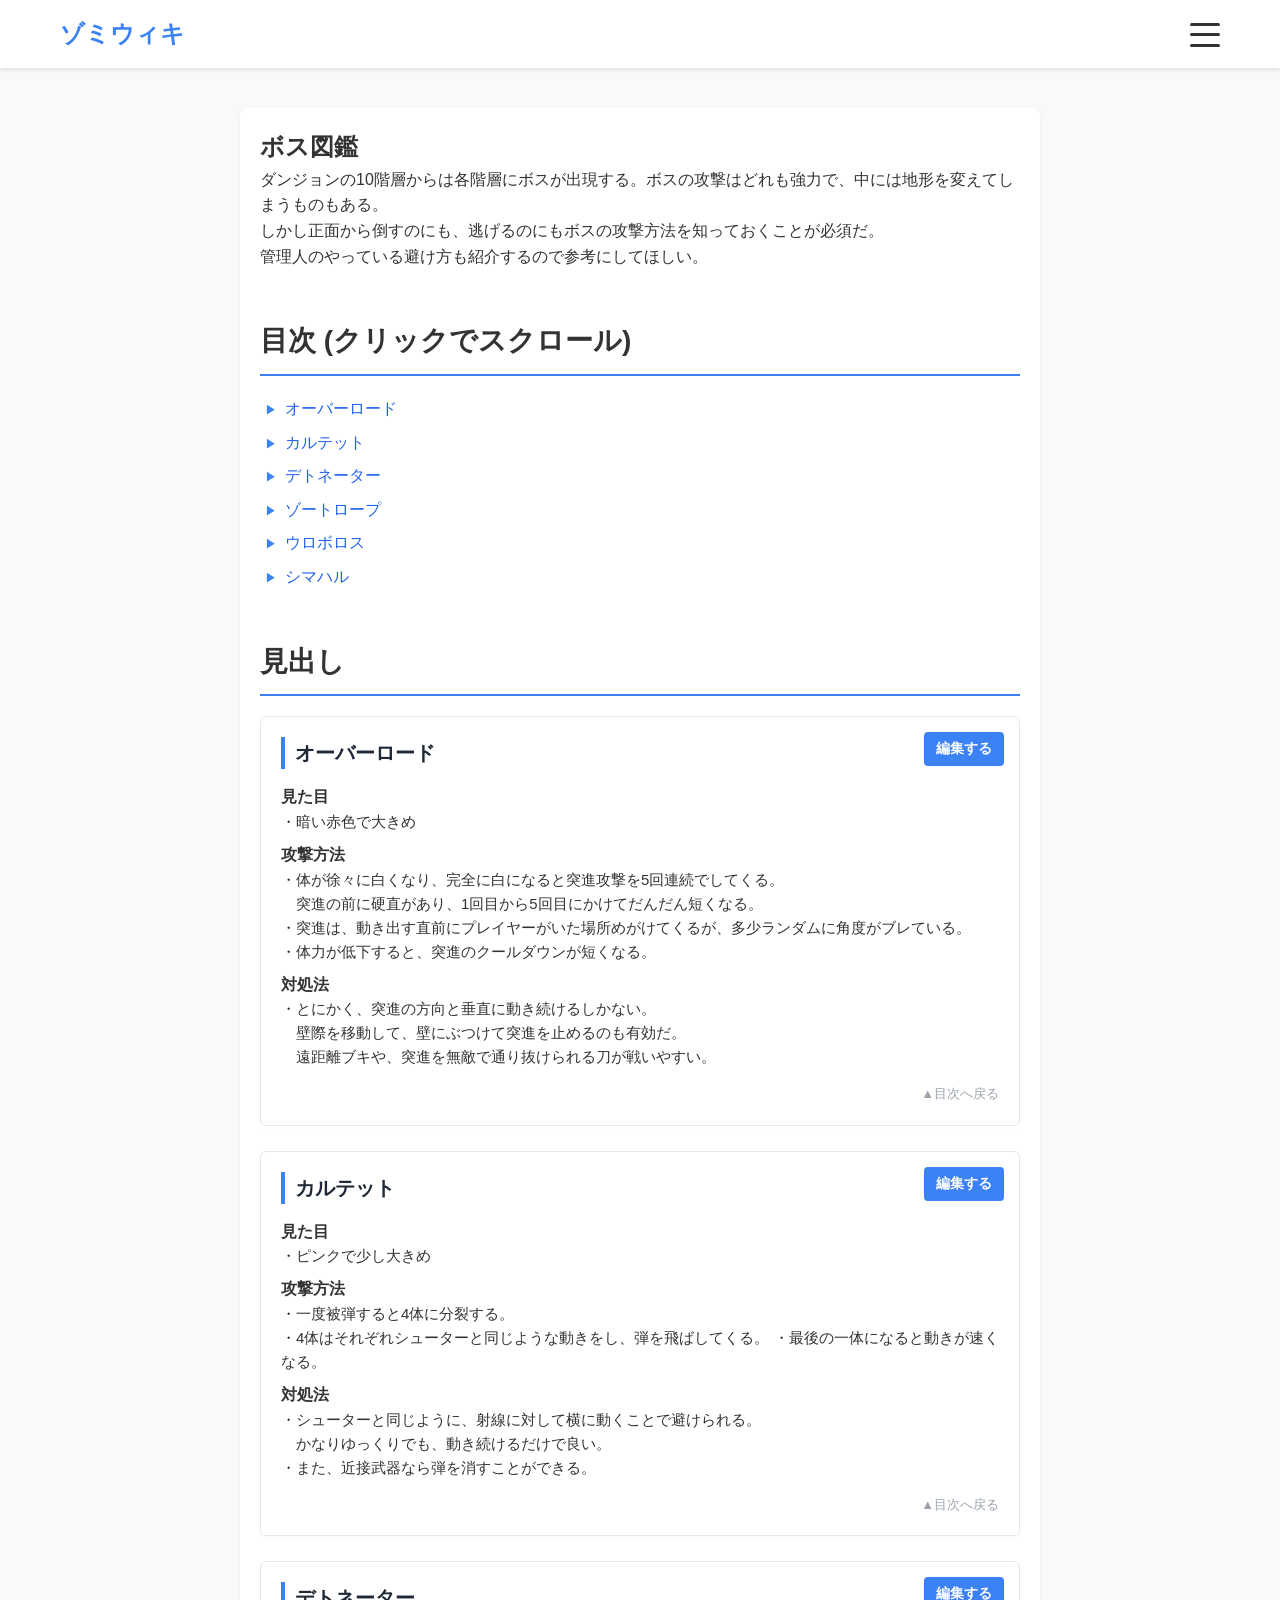
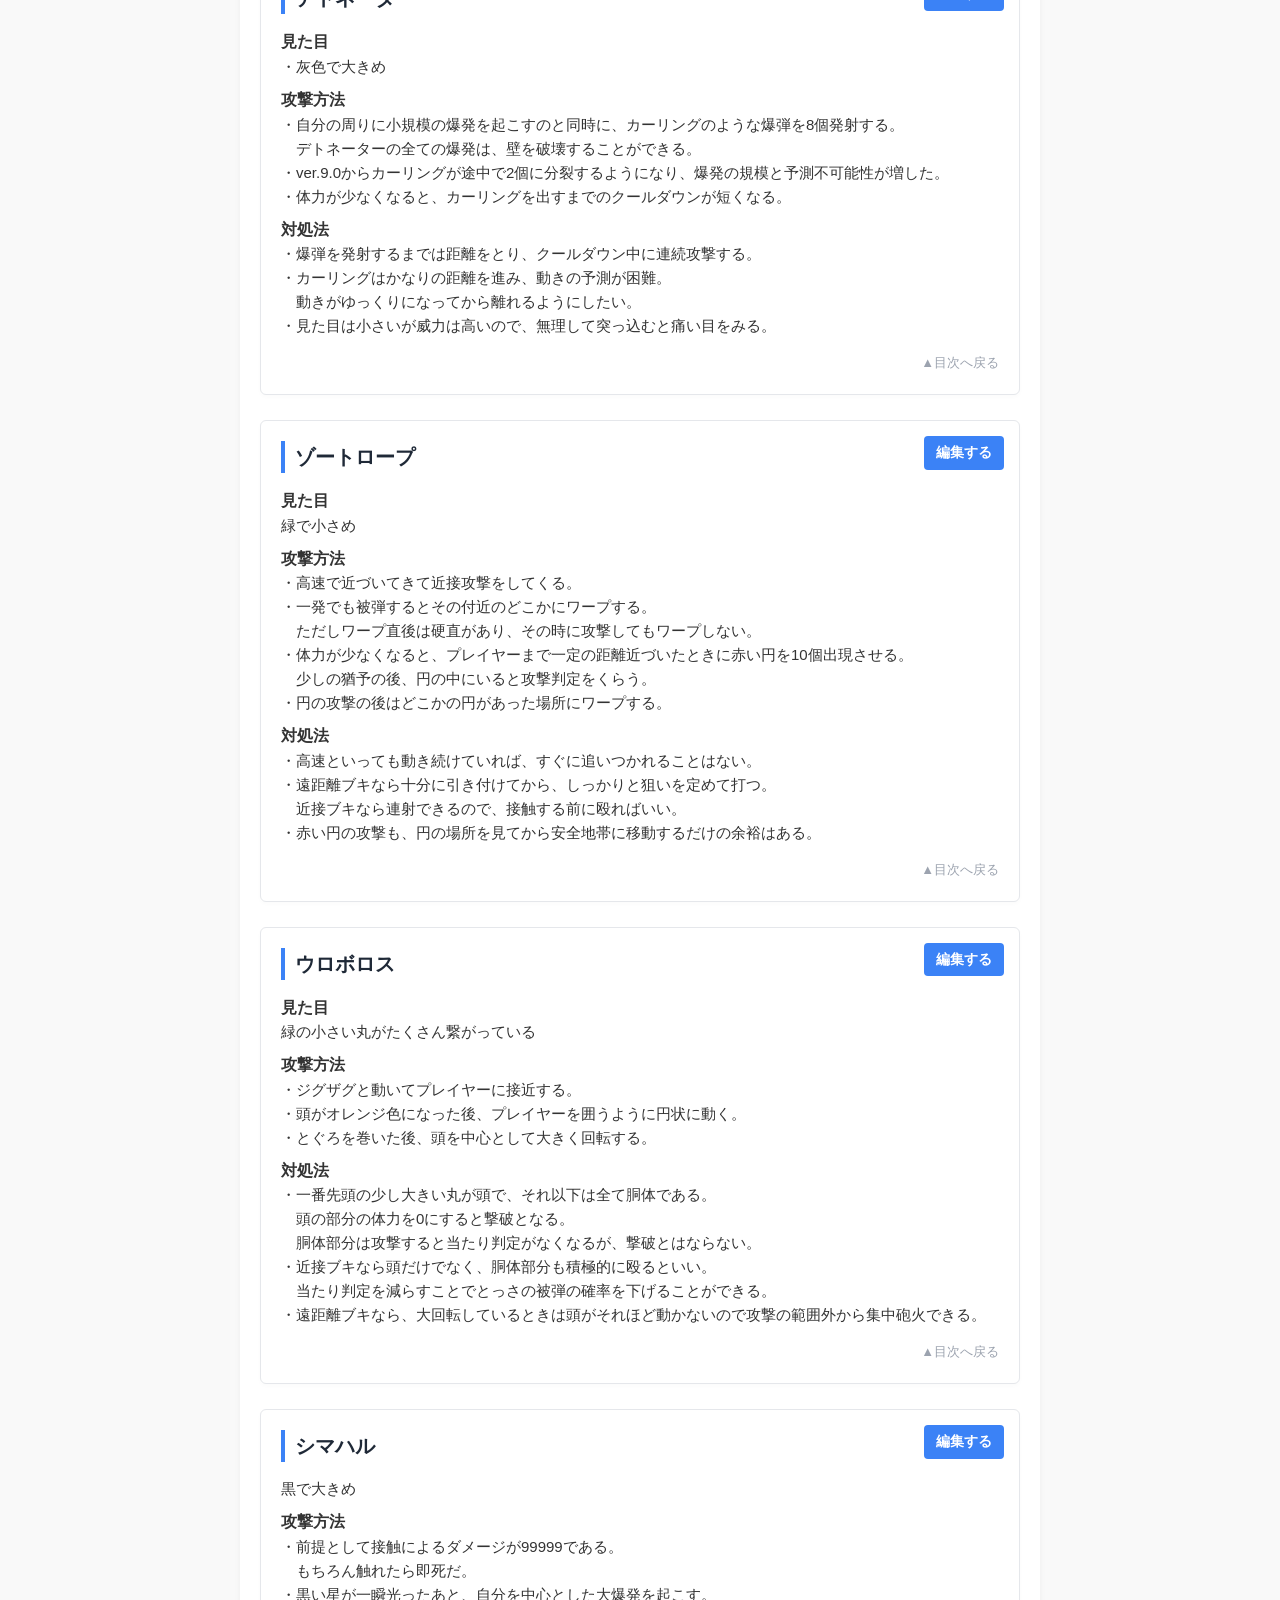
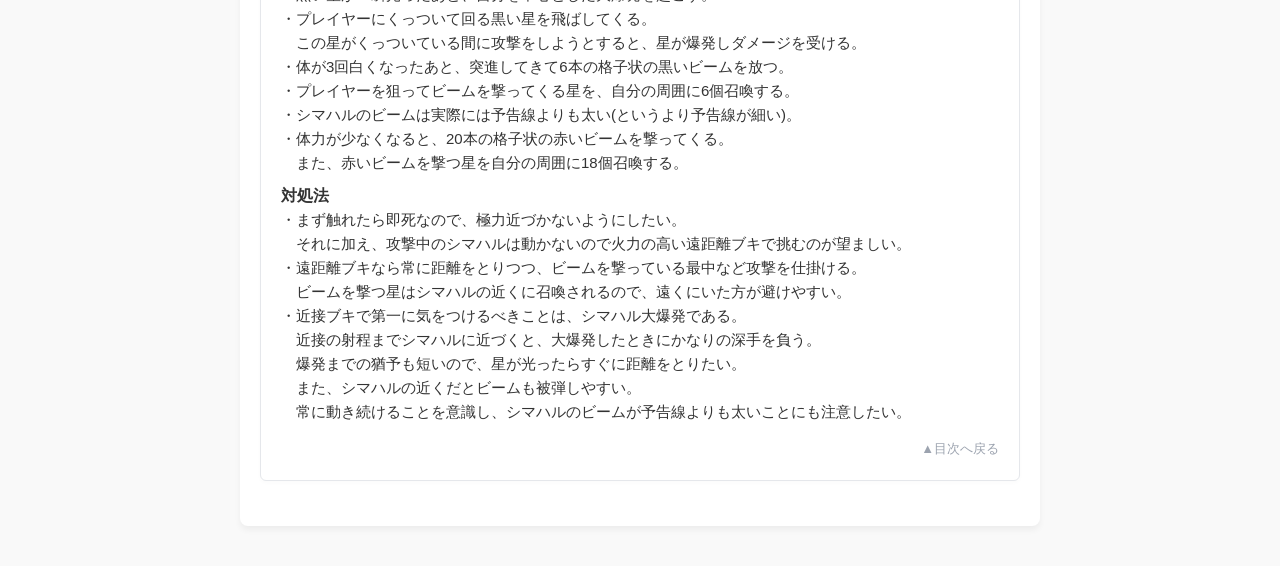
==== commit 503475d3: "Add files via upload" ====
--- a/boss_dictionary.html
+++ b/boss_dictionary.html
@@ -167,14 +167,14 @@
                     <p>黒で大きめ</p>
                     <h4>攻撃方法</h4>
                     <p>・前提として接触によるダメージが99999である。<br>
-                       　もちろん触れたら即死だ。
+                       　もちろん触れたら即死だ。<br>
                        ・黒い星が一瞬光ったあと、自分を中心とした大爆発を起こす。<br>
                        ・プレイヤーにくっついて回る黒い星を飛ばしてくる。<br>
                        　この星がくっついている間に攻撃をしようとすると、星が爆発しダメージを受ける。<br>
                        ・体が3回白くなったあと、突進してきて6本の格子状の黒いビームを放つ。<br>
                        ・プレイヤーを狙ってビームを撃ってくる星を、自分の周囲に6個召喚する。<br>
-                       ・シマハルのビームは実際には予告線よりも太い(というより予告線が細い)。
-                       ・体力が少なくなると、20本の格子状の赤いビームを撃ってくる。
+                       ・シマハルのビームは実際には予告線よりも太い(というより予告線が細い)。<br>
+                       ・体力が少なくなると、20本の格子状の赤いビームを撃ってくる。<br>
                        　また、赤いビームを撃つ星を自分の周囲に18個召喚する。</p>
                     <h4>対処法</h4>
                     <p>・まず触れたら即死なので、極力近づかないようにしたい。<br>
--- a/style.css
+++ b/style.css
@@ -462,8 +462,9 @@
 .edit-button:hover {
     background-color: #66a0f6
 }
-.edit-button:active {
-    background-color: #3b82f6;
+.edit-button:disabled {
+    color: #c9c9c9;
+    background-color: #7d7d7d;
 }
 
 /*送信完了テキストのスタイル*/
@@ -482,4 +483,14 @@
     border-radius: 6px;
     font-weight: bold;
     text-align: center;
+}
+#error-message {
+    display: none;
+    margin-top: 20px;
+    padding: 15px;
+    background: #cccccc;
+    color: #000;
+    border-radius: 6px;
+    font-weight: bold;
+    text-align: center;
 }
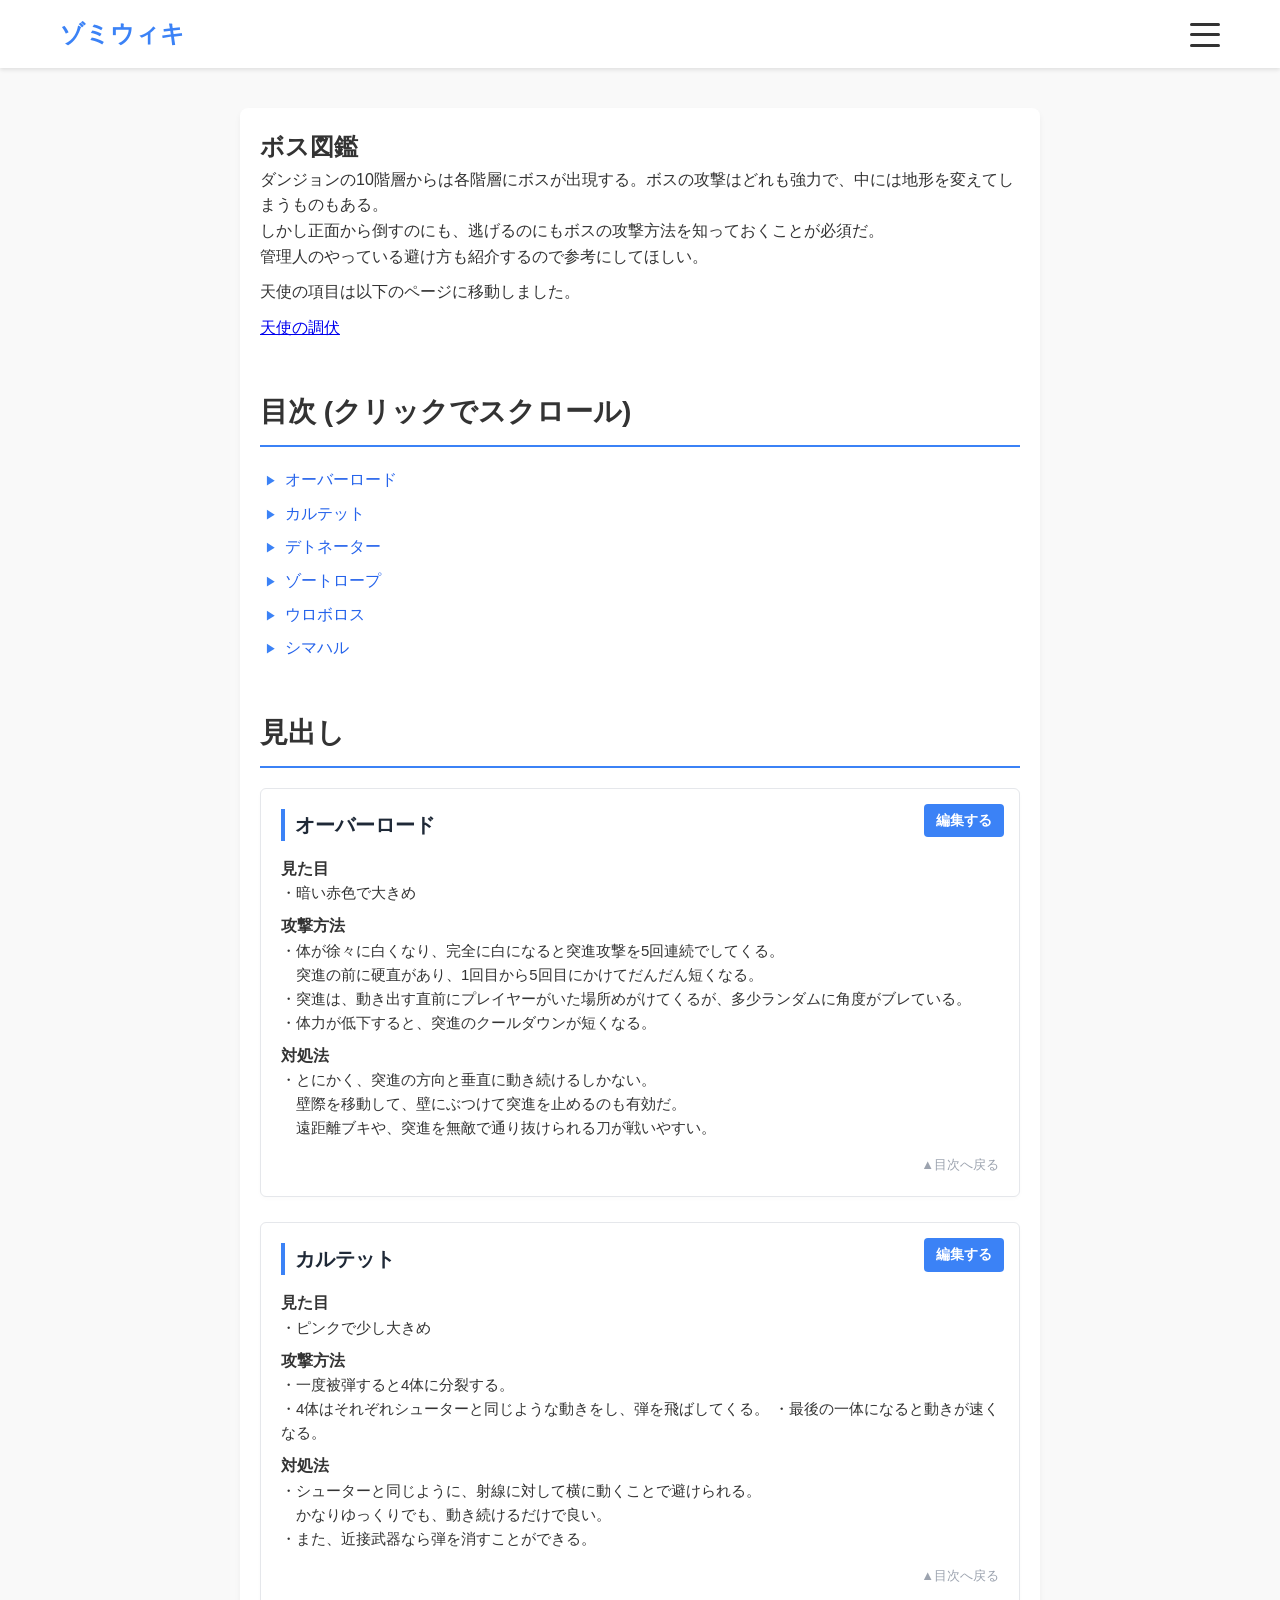
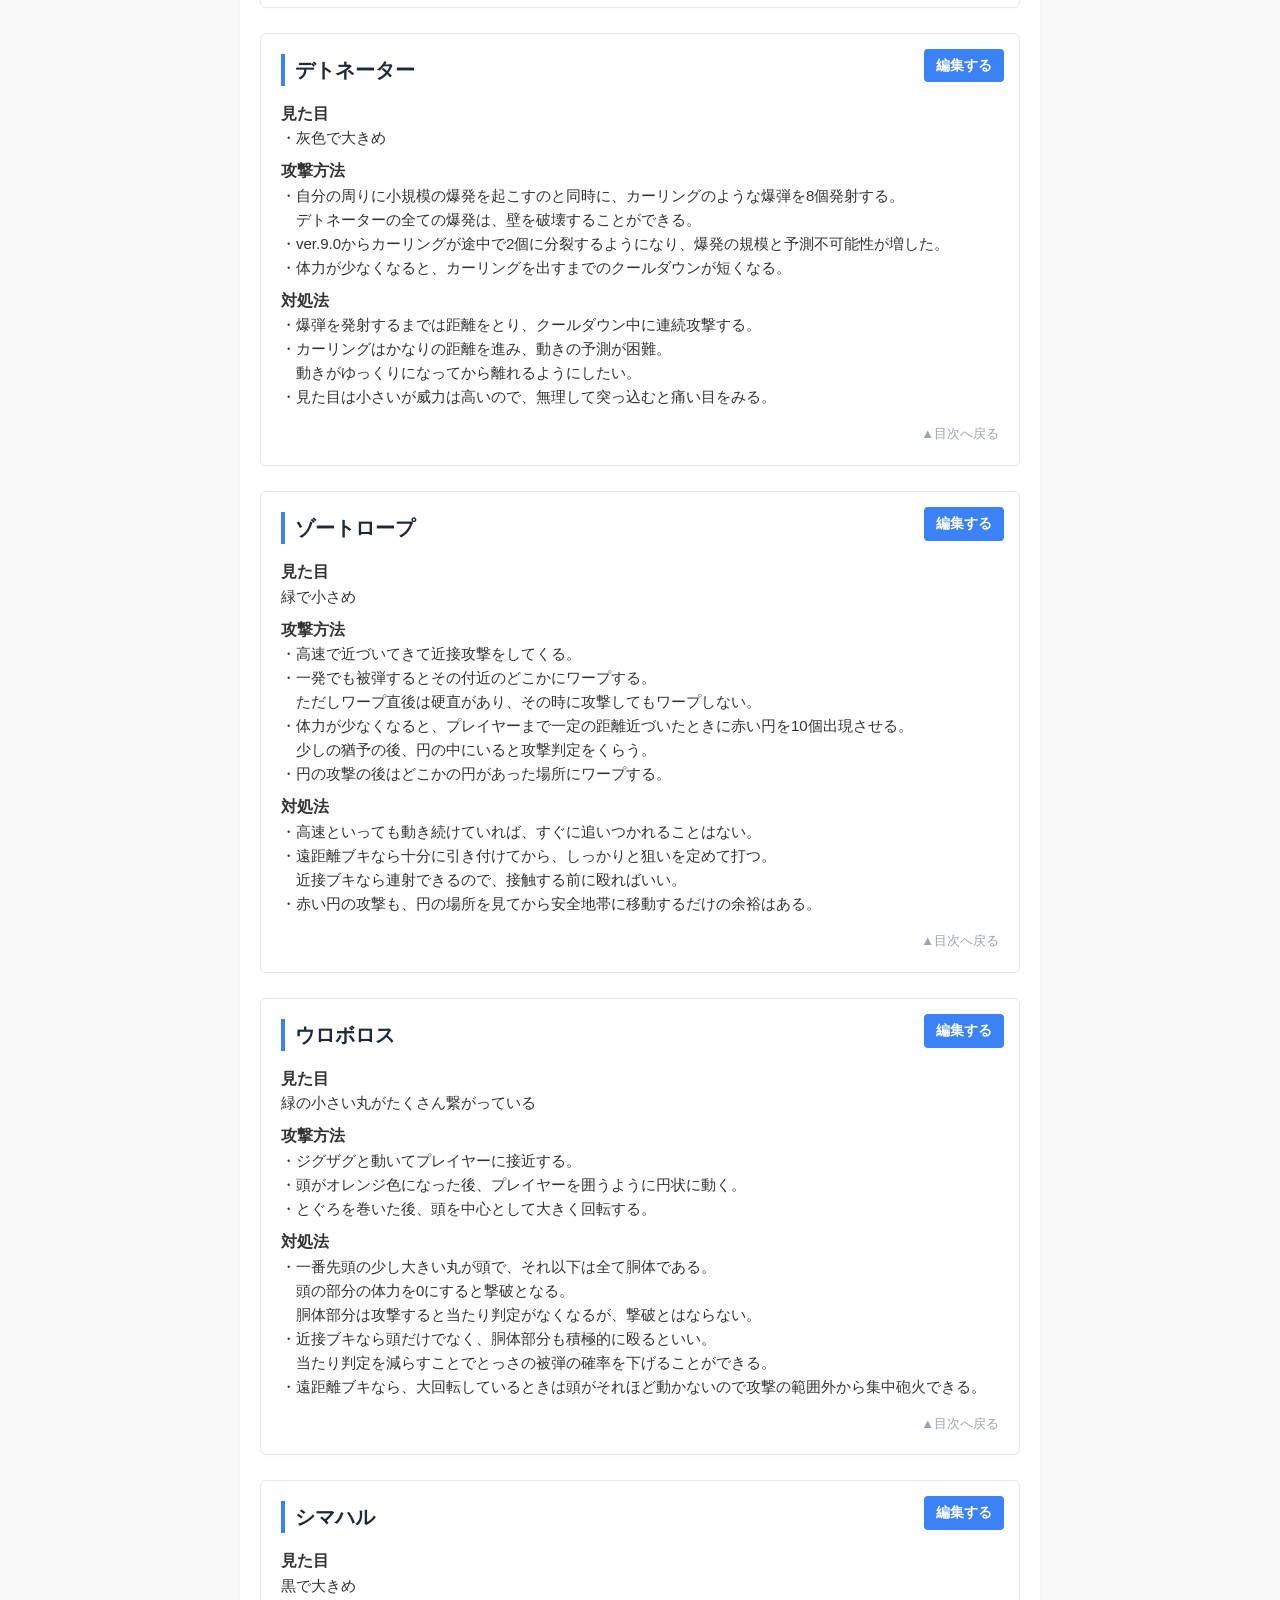
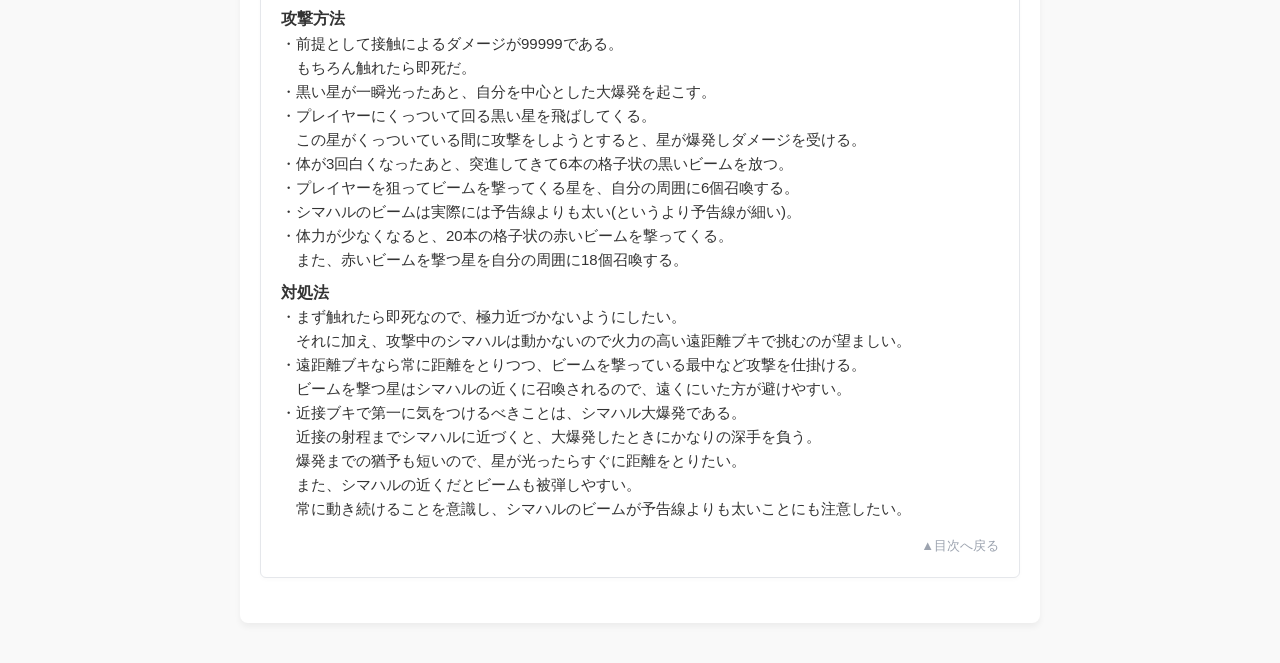
==== commit 94f79900: "Add files via upload" ====
--- a/boss_dictionary.html
+++ b/boss_dictionary.html
@@ -44,6 +44,8 @@
             <p>ダンジョンの10階層からは各階層にボスが出現する。ボスの攻撃はどれも強力で、中には地形を変えてしまうものもある。<br>
                しかし正面から倒すのにも、逃げるのにもボスの攻撃方法を知っておくことが必須だ。<br>
                管理人のやっている避け方も紹介するので参考にしてほしい。</p>
+            <p>天使の項目は以下のページに移動しました。</p>
+            <a href="boss_engel.html">天使の調伏</a>
         </section>
 
         <!-- リンク一覧 -->
@@ -163,7 +165,7 @@
                 <a href="proposal.html?area=シマハル" class="card-btn-topright">編集する</a>
                 <h3>シマハル</h3>
                 <div class="section-info">
-                    <h4></h4>
+                    <h4>見た目</h4>
                     <p>黒で大きめ</p>
                     <h4>攻撃方法</h4>
                     <p>・前提として接触によるダメージが99999である。<br>
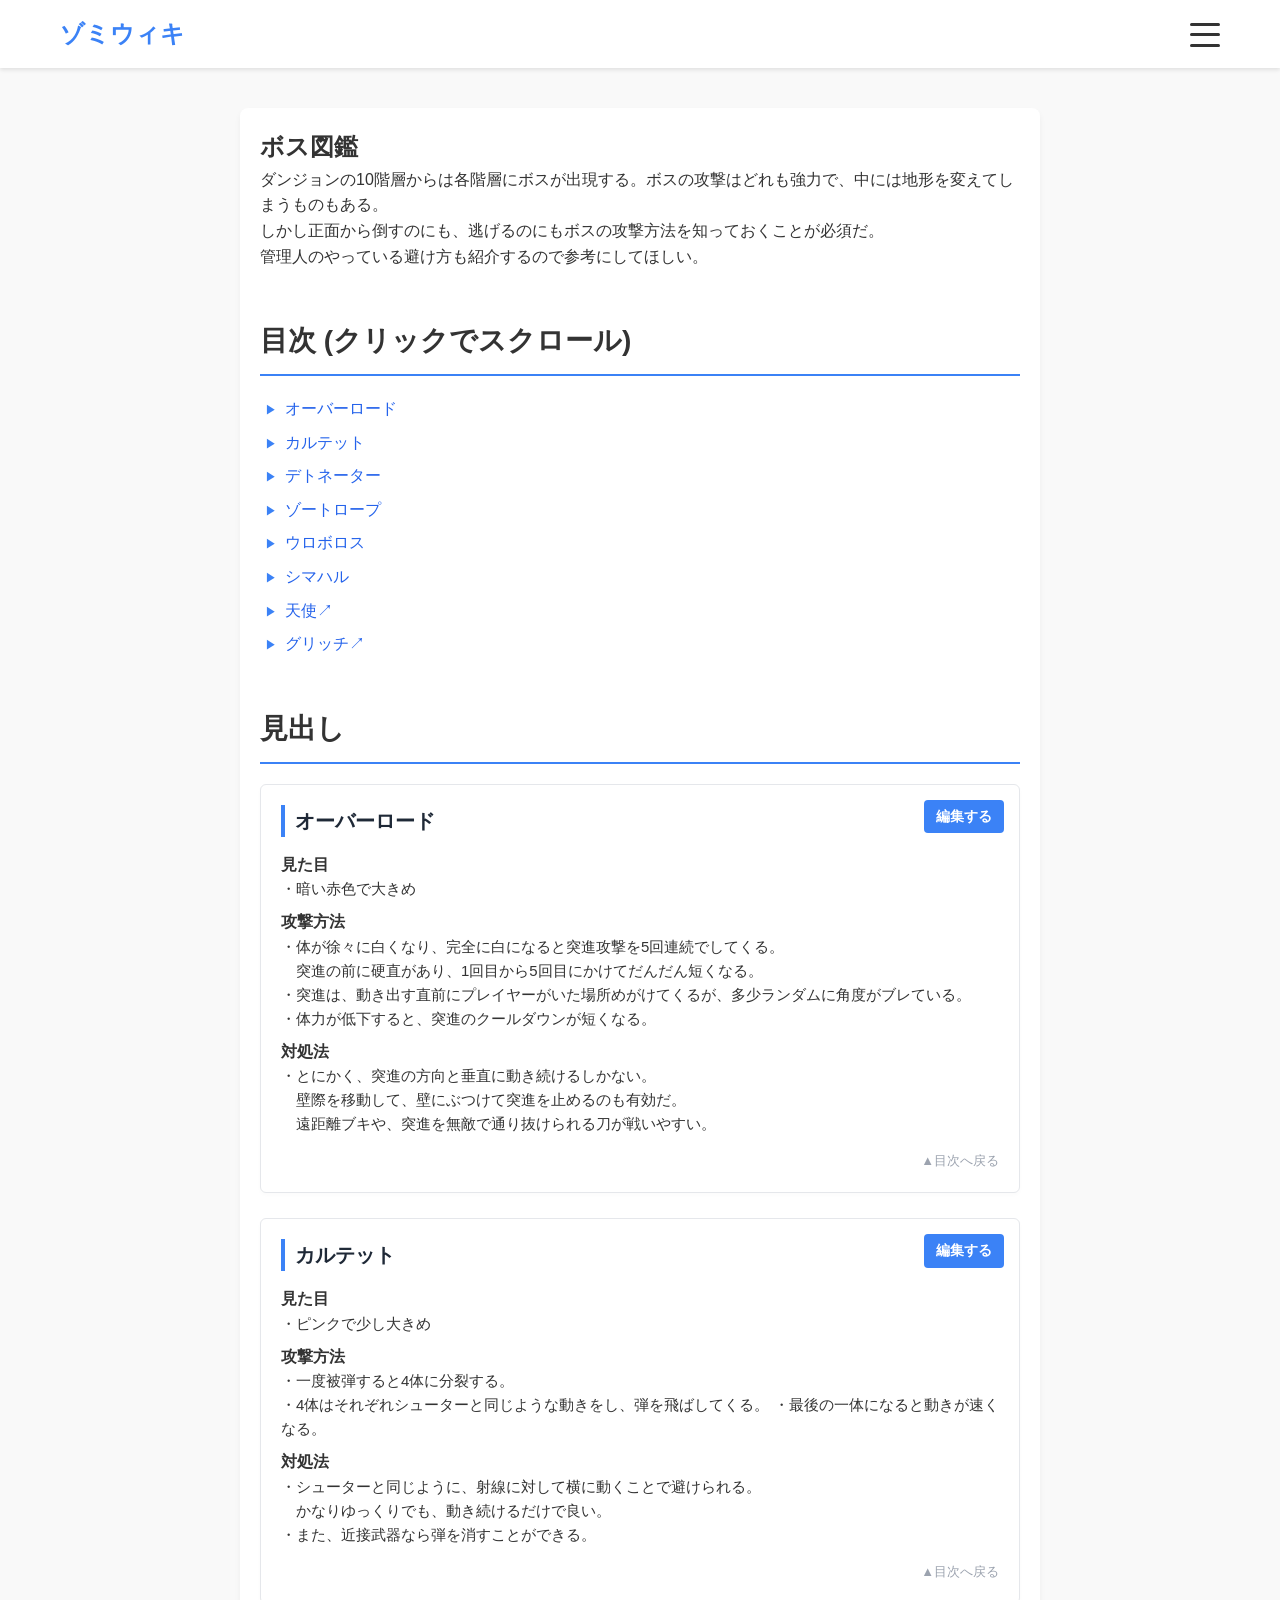
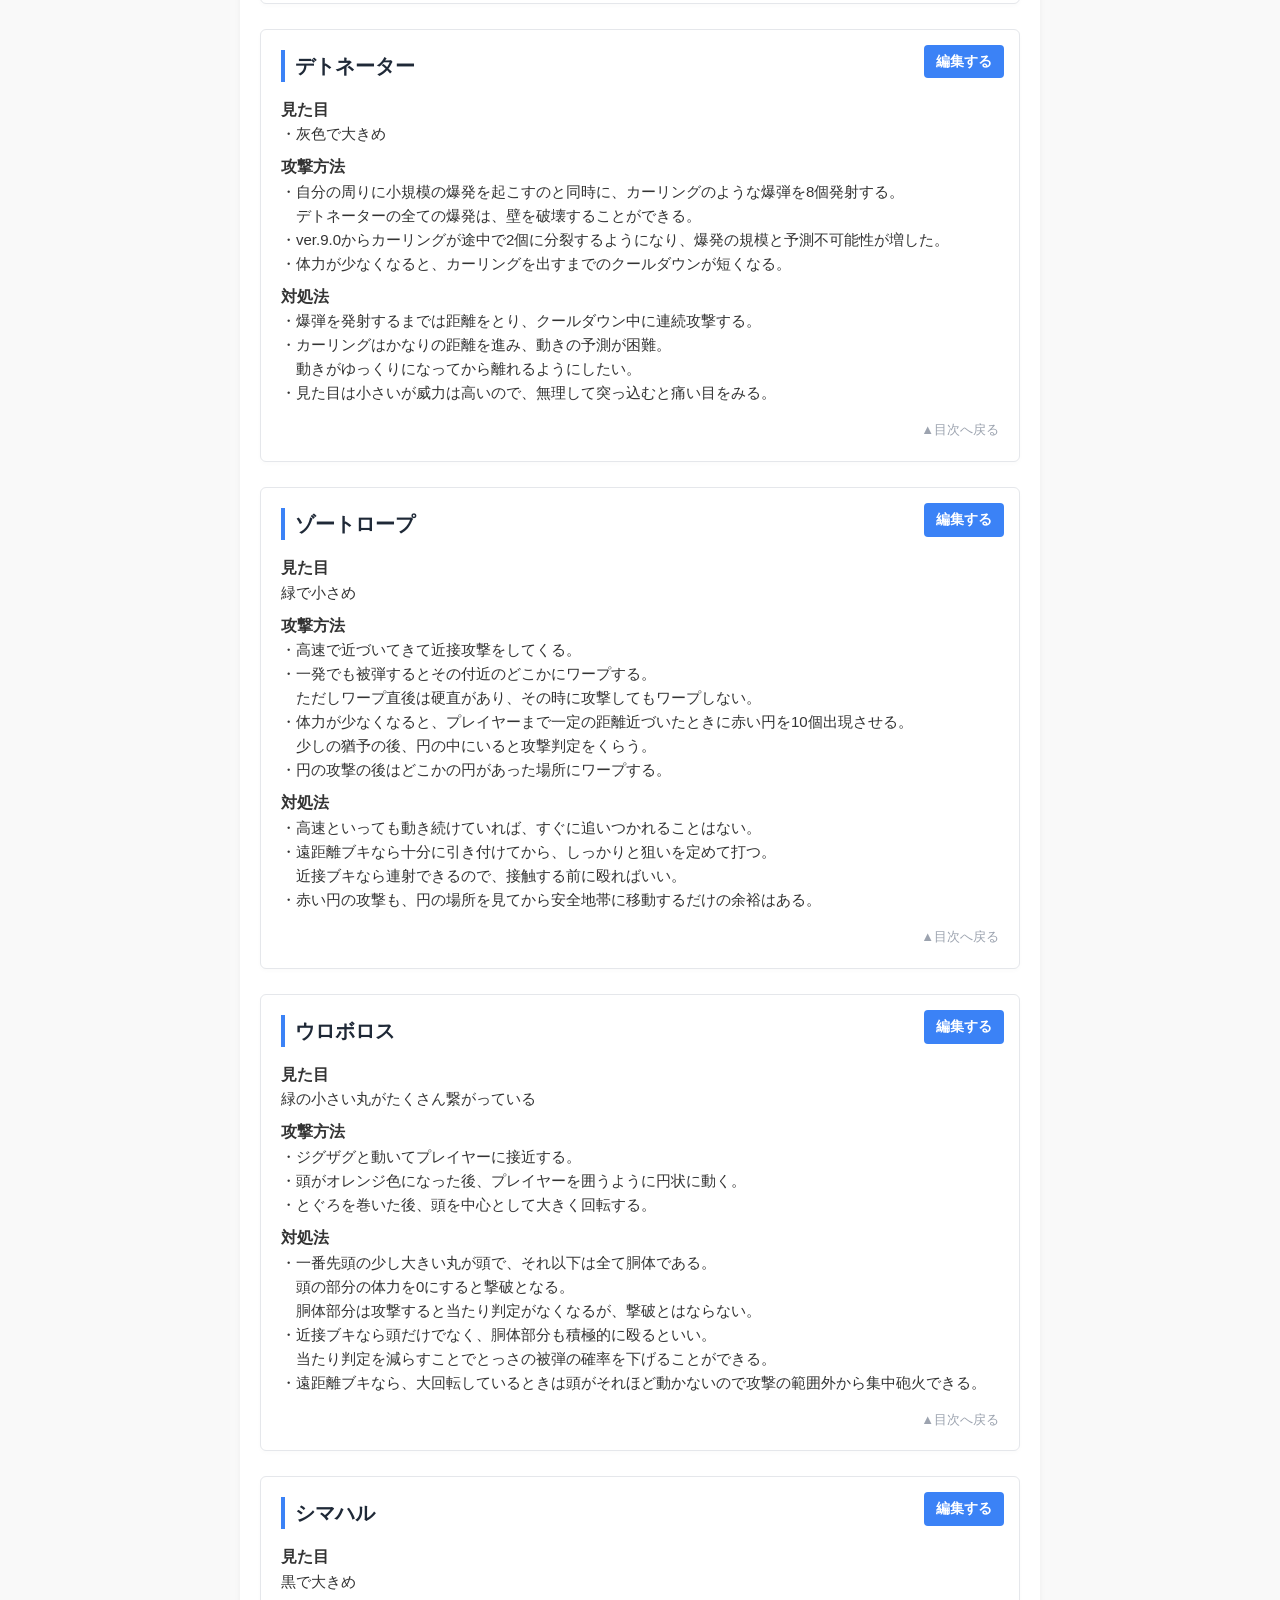
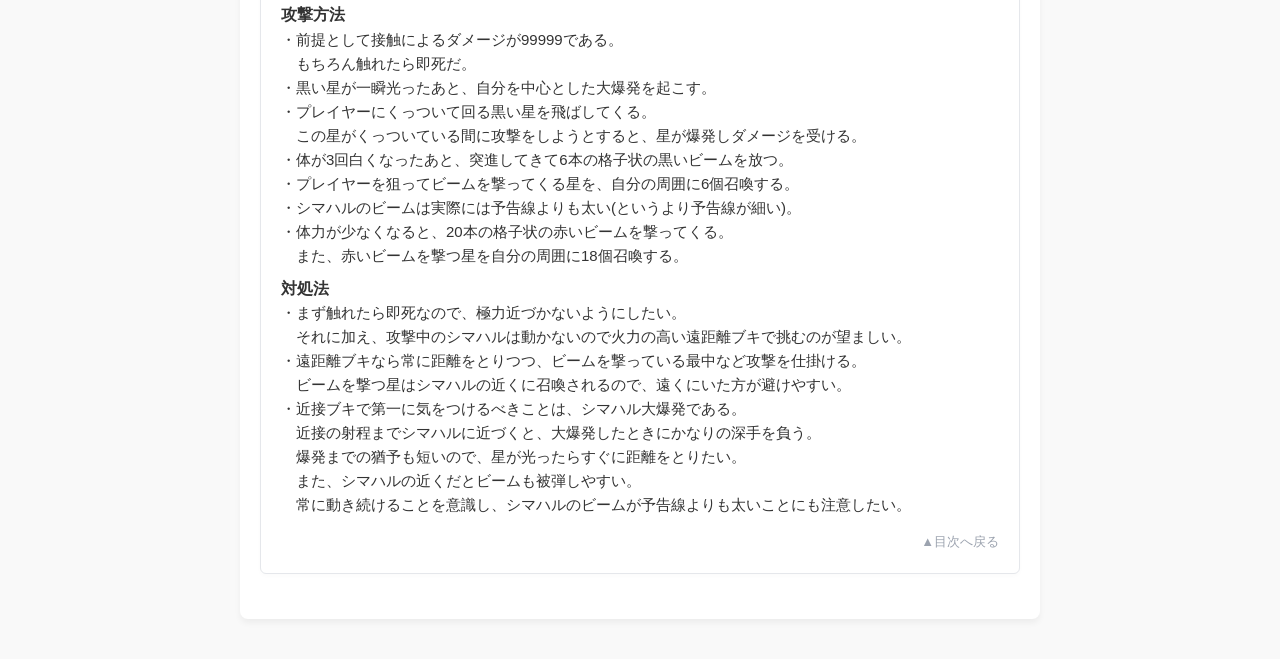
==== commit 9cc86c57: "Add files via upload" ====
--- a/boss_dictionary.html
+++ b/boss_dictionary.html
@@ -44,8 +44,6 @@
             <p>ダンジョンの10階層からは各階層にボスが出現する。ボスの攻撃はどれも強力で、中には地形を変えてしまうものもある。<br>
                しかし正面から倒すのにも、逃げるのにもボスの攻撃方法を知っておくことが必須だ。<br>
                管理人のやっている避け方も紹介するので参考にしてほしい。</p>
-            <p>天使の項目は以下のページに移動しました。</p>
-            <a href="boss_engel.html">天使の調伏</a>
         </section>
 
         <!-- リンク一覧 -->
@@ -58,6 +56,8 @@
                 <li><a href="#zoetroap">ゾートロープ</a></li>
                 <li><a href="#ouroboros">ウロボロス</a></li>
                 <li><a href="#shimahar">シマハル</a></li>
+                <li><a href="boss_engel.html">天使&#x2197</a></li>
+                <li><a href="boss_glitch.html">グリッチ&#x2197</a></li>
             </ul>
         </section>
 
